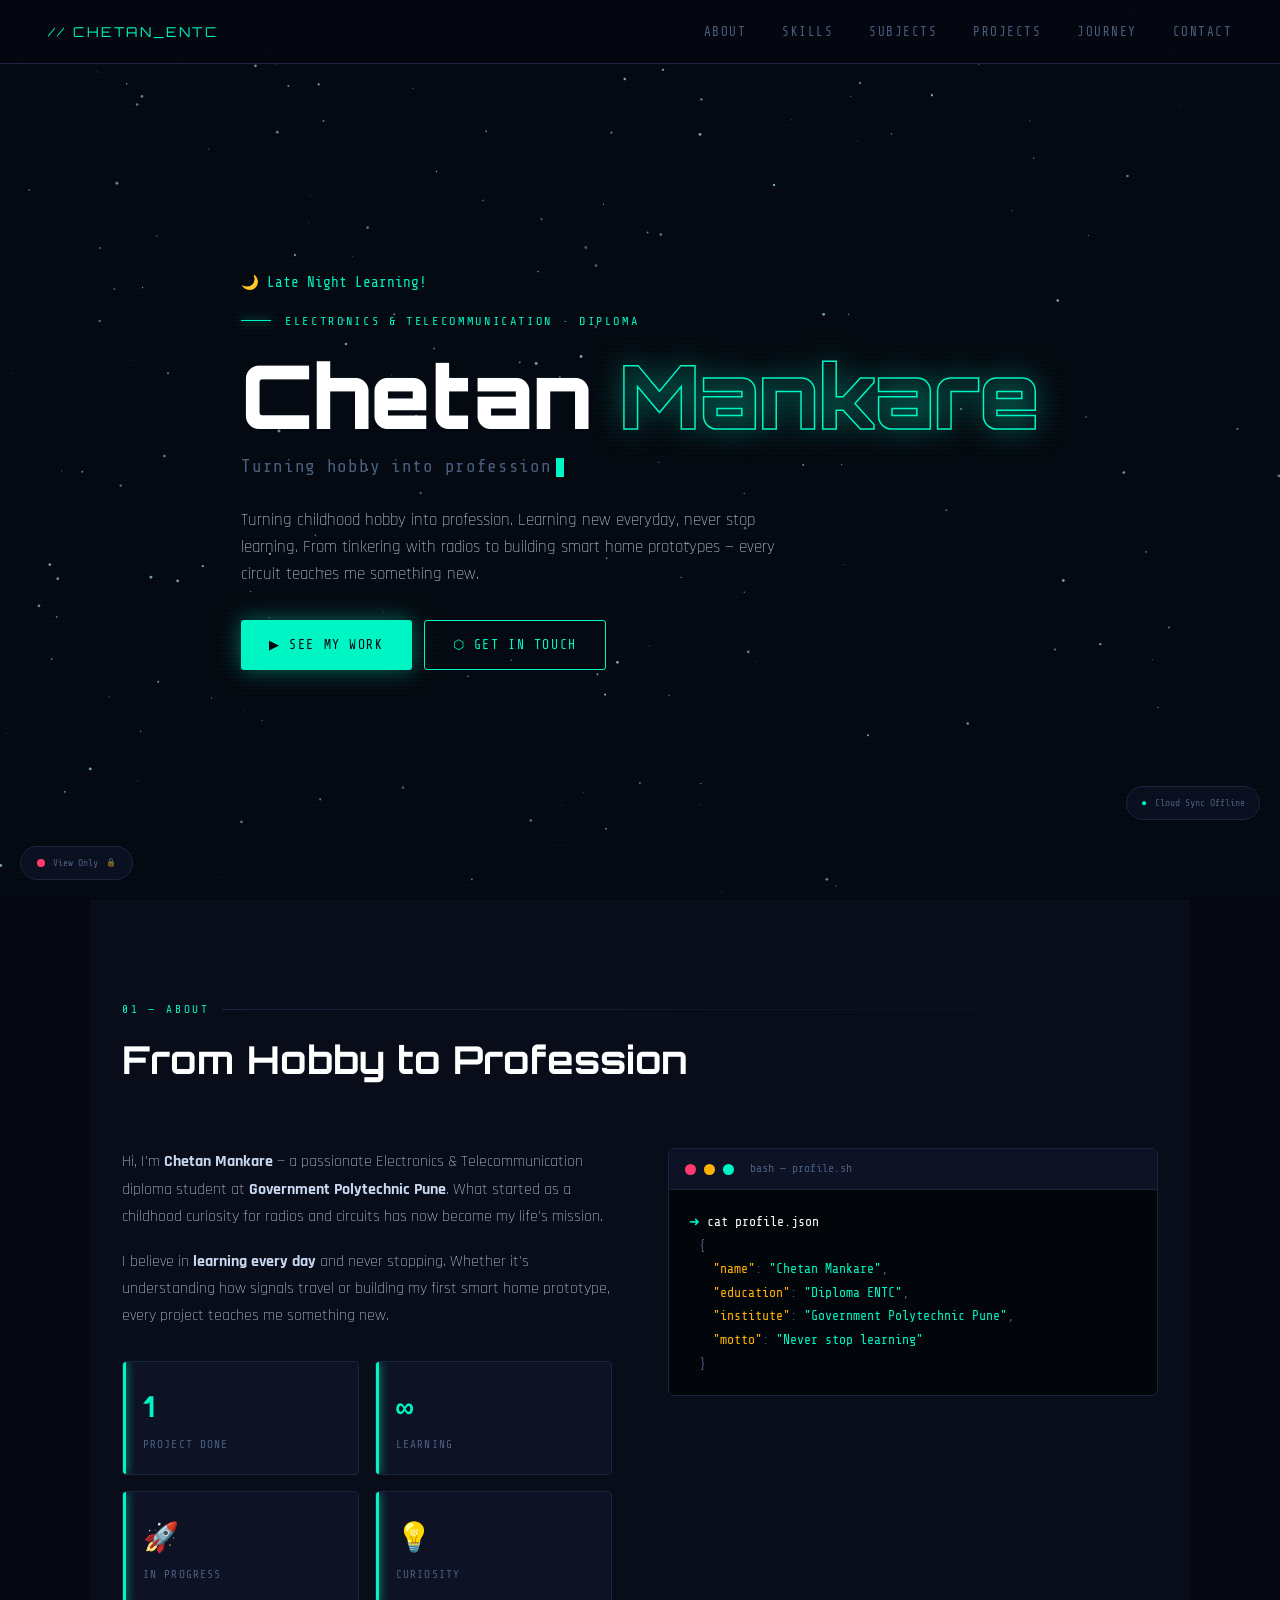
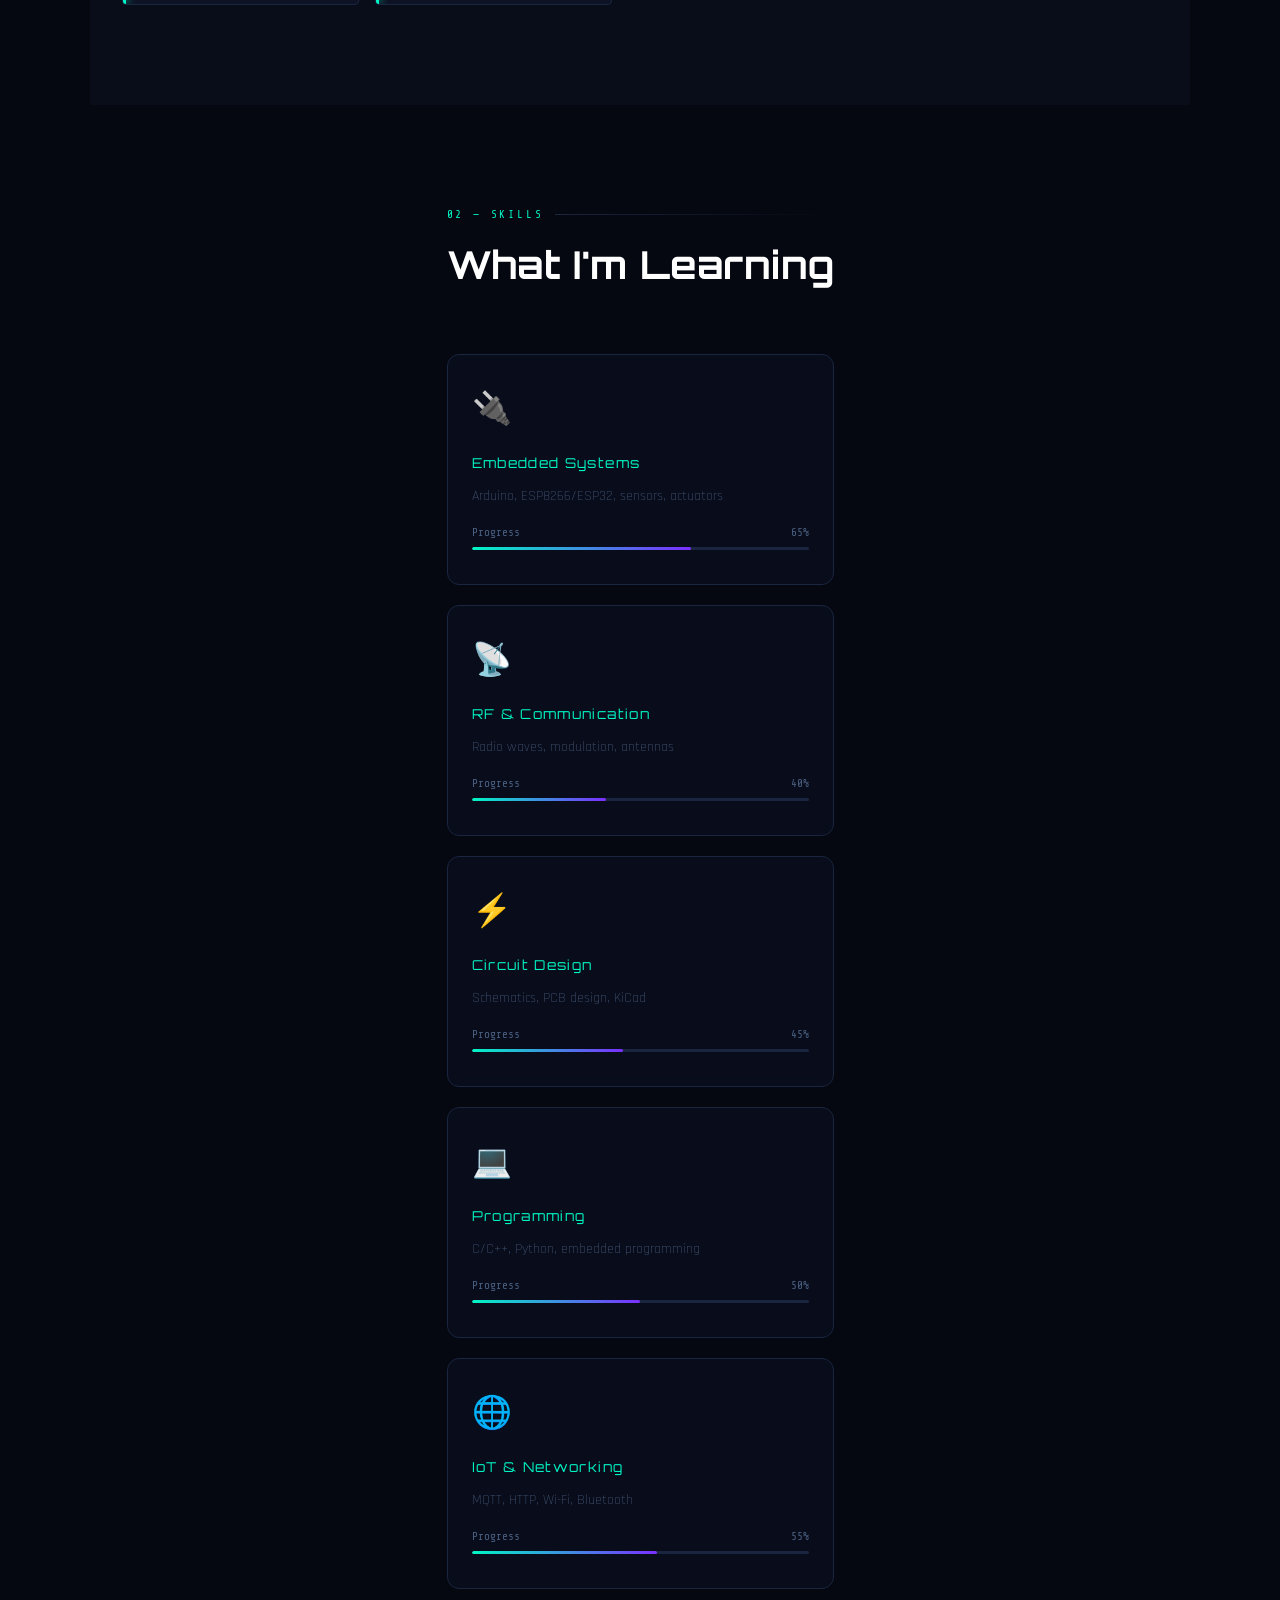
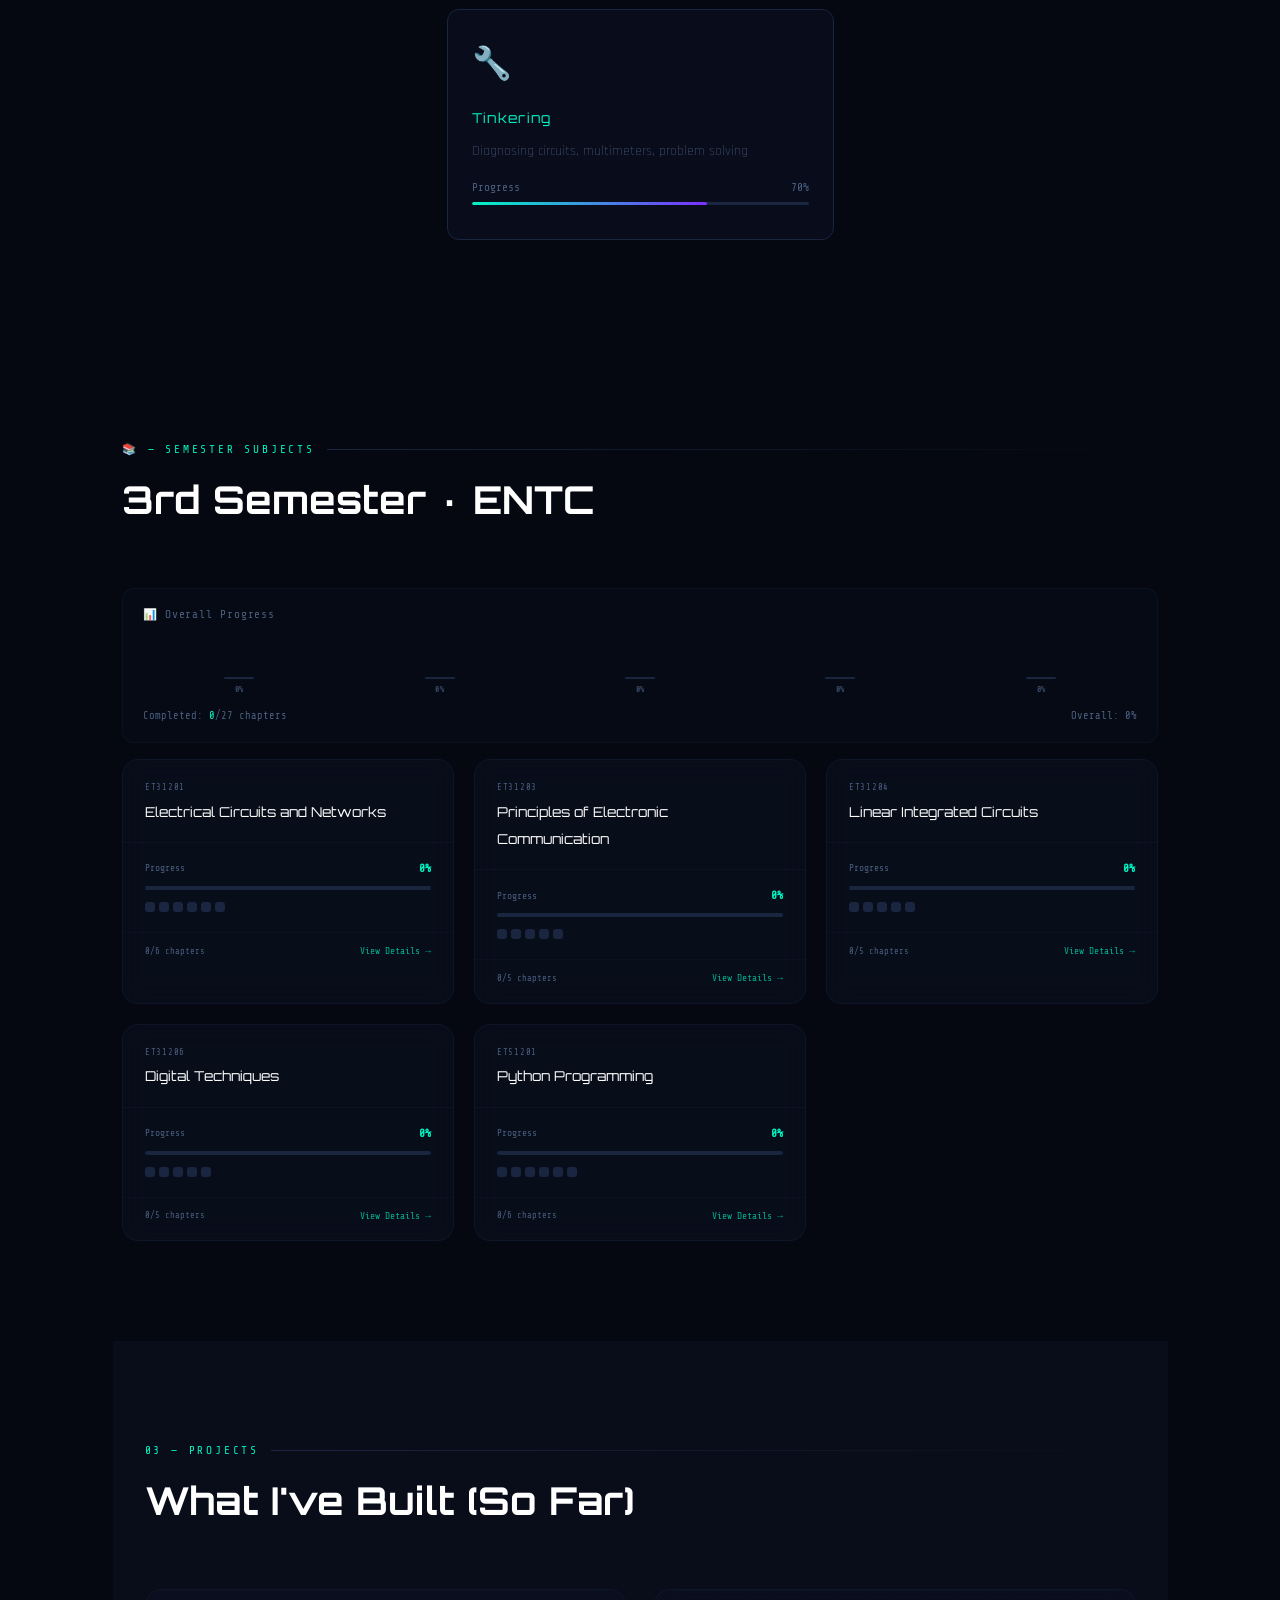
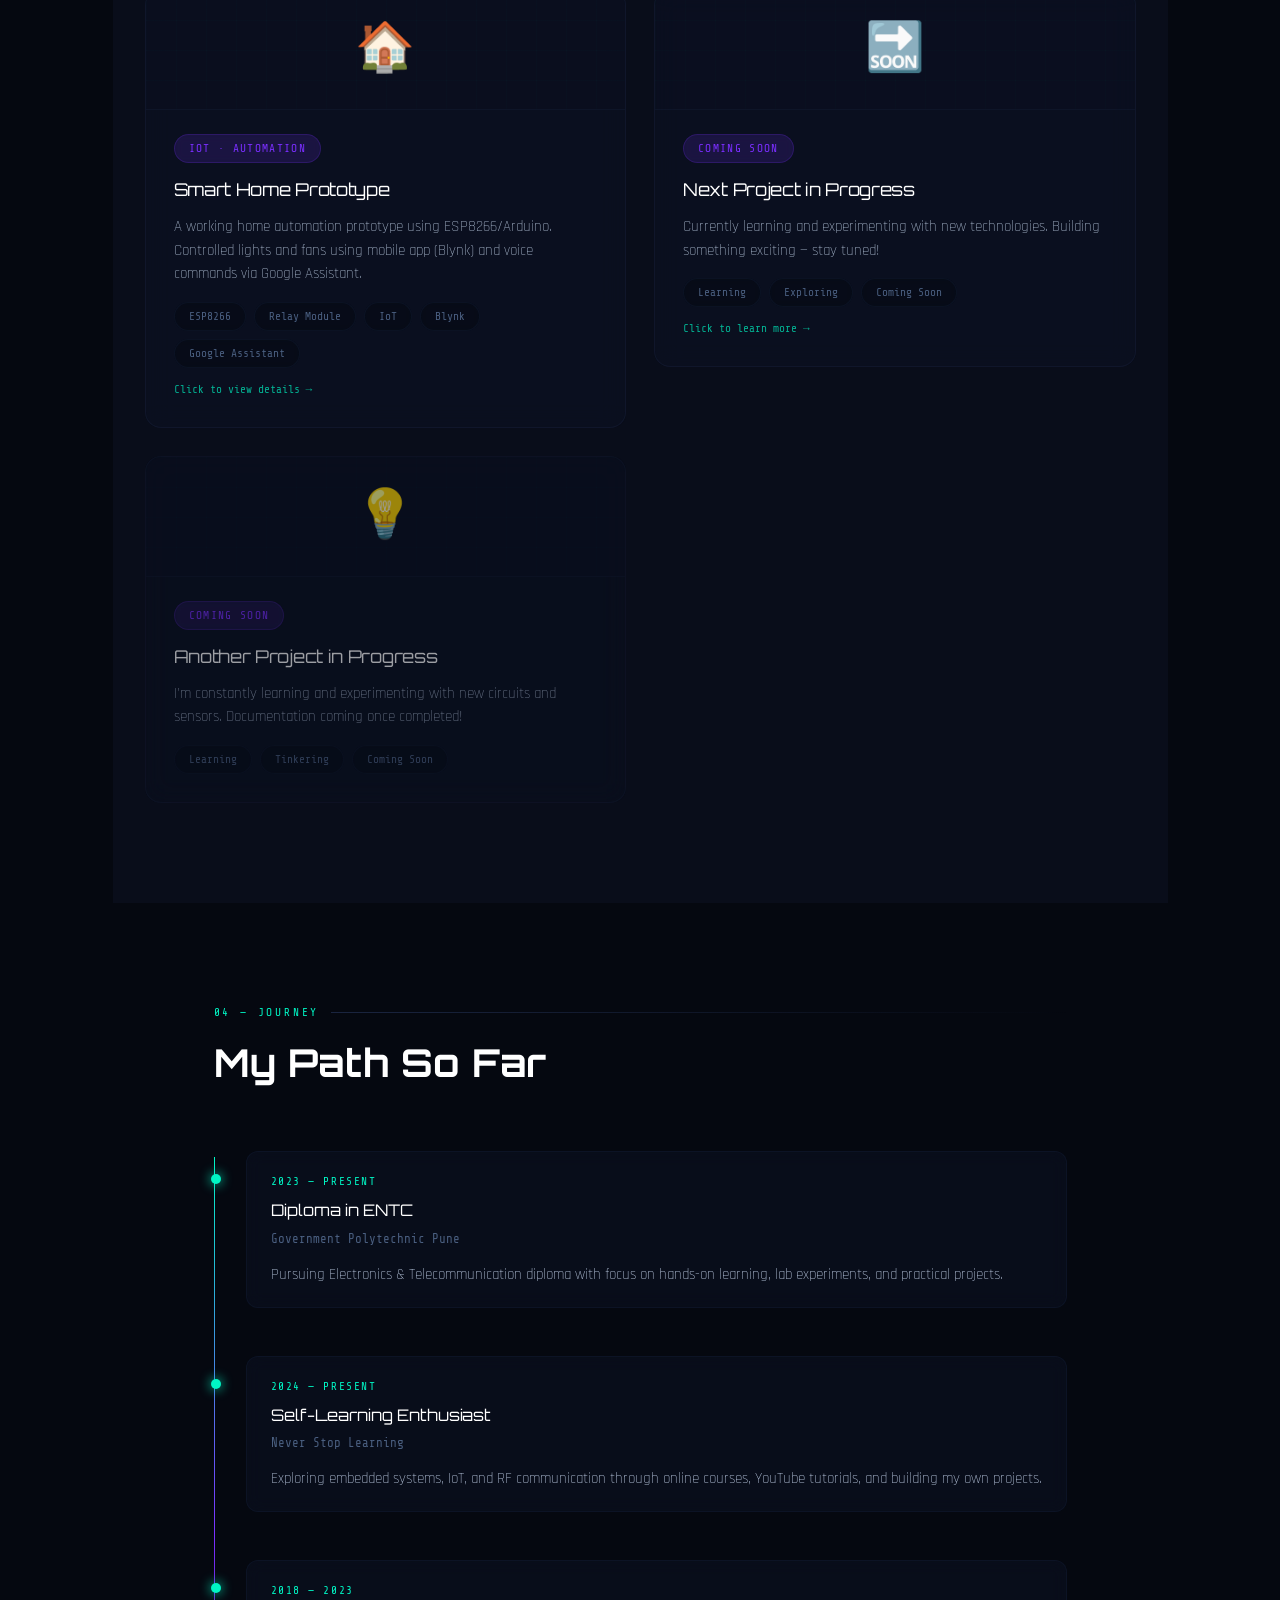
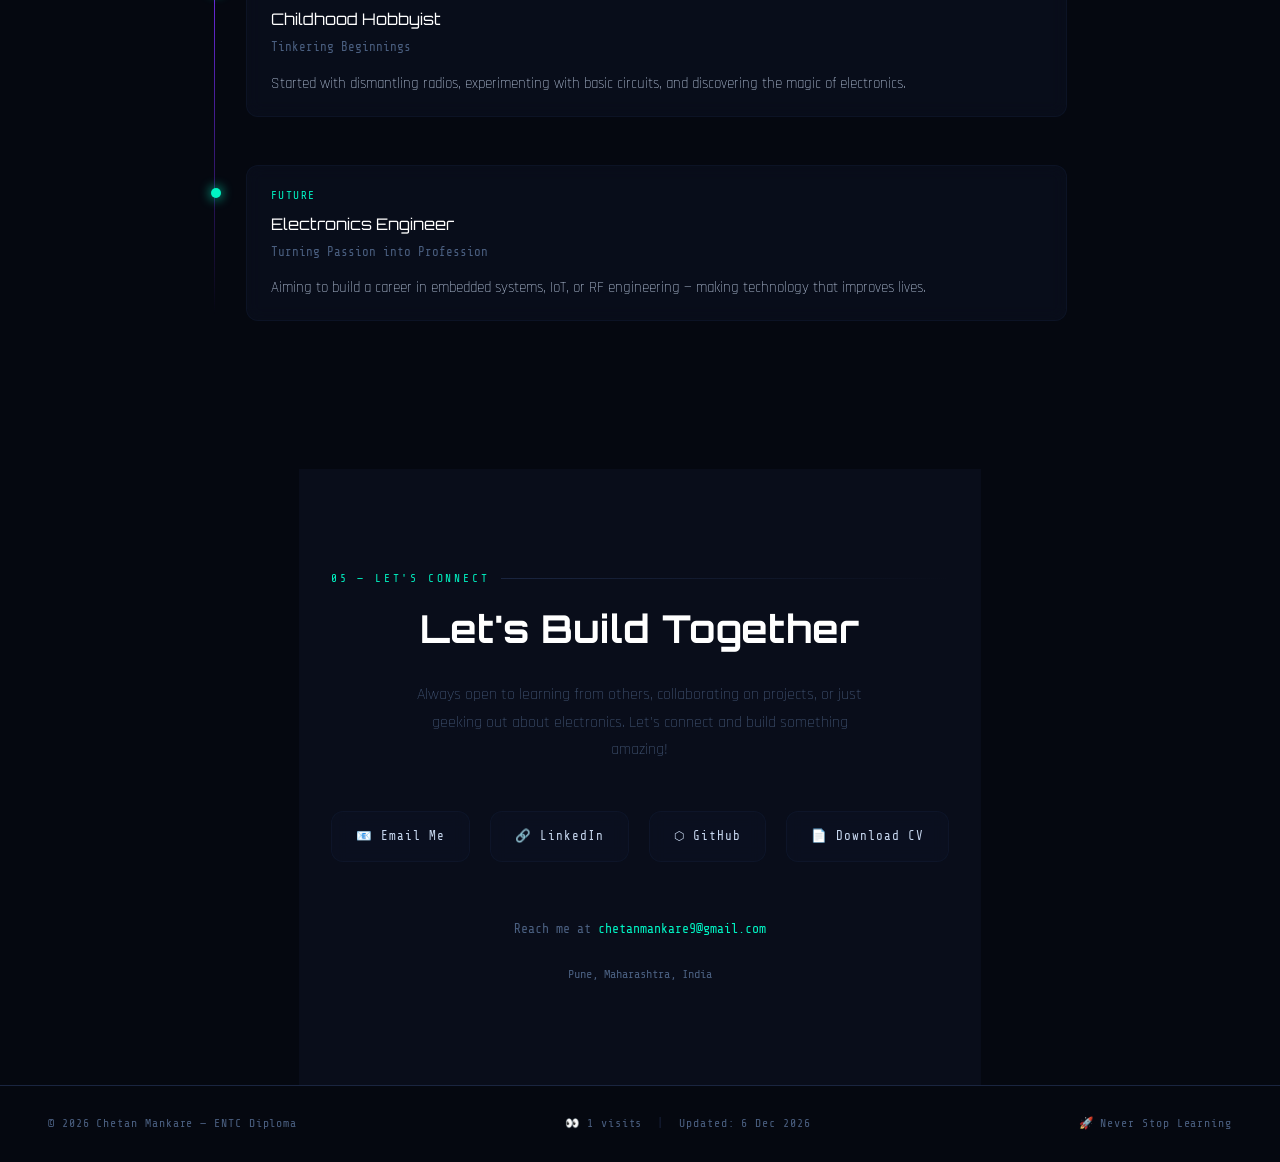
==== portfolio/index.html @ f621510b "Add files via upload" ====
<!DOCTYPE html>
<html lang="en">
<head>
  <meta charset="UTF-8">
  <meta name="viewport" content="width=device-width, initial-scale=1.0, maximum-scale=1.0, user-scalable=yes">
  <title>Chetan Mankare — ENTC Portfolio</title>
  <link rel="stylesheet" href="style.css">
  <link href="https://fonts.googleapis.com/css2?family=Share+Tech+Mono&family=Rajdhani:wght@300;400;600;700&family=Orbitron:wght@400;700;900&display=swap" rel="stylesheet">
</head>
<body>

  <canvas id="starfield"></canvas>
  <div class="progress-bar"></div>

  <div class="wrapper">

    <!-- NAVIGATION -->
    <nav>
      <a href="#hero" class="nav-logo">// CHETAN_ENTC</a>
      <button class="hamburger" id="hamburger" aria-label="Toggle navigation">
        <span></span><span></span><span></span>
      </button>
      <ul class="nav-links" id="navLinks">
        <li><a href="#about">About</a></li>
        <li><a href="#skills">Skills</a></li>
        <li><a href="#subjects">Subjects</a></li>
        <li><a href="#projects">Projects</a></li>
        <li><a href="#experience">Journey</a></li>
        <li><a href="#contact">Contact</a></li>
      </ul>
    </nav>

    <!-- HERO SECTION -->
    <section id="hero">
      <div class="greeting"></div>
      <div class="hero-eyebrow">Electronics &amp; Telecommunication · Diploma</div>
      <h1 class="hero-name">Chetan <span>Mankare</span></h1>
      <p class="hero-title">
        <span id="typed-text"></span><span class="blink"></span>
      </p>
      <p class="hero-desc">
        Turning childhood hobby into profession. Learning new everyday, never stop learning. 
        From tinkering with radios to building smart home prototypes — every circuit teaches me something new.
      </p>
      <div class="hero-btns">
        <a href="#projects" class="btn btn-primary">▶ See My Work</a>
        <a href="#contact" class="btn btn-outline">⬡ Get In Touch</a>
      </div>
    </section>

    <!-- ABOUT SECTION -->
    <section id="about">
      <div class="sec-label">01 — About</div>
      <h2 class="sec-title">From Hobby to Profession</h2>
      <div class="about-grid reveal">
        <div class="about-text">
          <p>Hi, I'm <strong>Chetan Mankare</strong> — a passionate Electronics &amp; Telecommunication diploma student at <strong>Government Polytechnic Pune</strong>. What started as a childhood curiosity for radios and circuits has now become my life's mission.</p>
          <p>I believe in <strong>learning every day</strong> and never stopping. Whether it's understanding how signals travel or building my first smart home prototype, every project teaches me something new.</p>
          <div class="stat-row">
            <div class="stat-card"><div class="num">1</div><div class="lbl">Project Done</div></div>
            <div class="stat-card"><div class="num">∞</div><div class="lbl">Learning</div></div>
            <div class="stat-card"><div class="num">🚀</div><div class="lbl">In Progress</div></div>
            <div class="stat-card"><div class="num">💡</div><div class="lbl">Curiosity</div></div>
          </div>
        </div>
        <div class="terminal">
          <div class="terminal-bar"><span class="dot r"></span><span class="dot y"></span><span class="dot g"></span><span style="font-family:var(--font-mono);font-size:.72rem;color:var(--muted);margin-left:8px;">bash — profile.sh</span></div>
          <div class="terminal-body">
            <div><span class="t-prompt">➜ </span><span class="t-cmd">cat profile.json</span></div>
            <div class="t-out">{</div>
            <div class="t-out">&nbsp;&nbsp;<span class="t-hi">"name"</span>: <span class="t-green">"Chetan Mankare"</span>,</div>
            <div class="t-out">&nbsp;&nbsp;<span class="t-hi">"education"</span>: <span class="t-green">"Diploma ENTC"</span>,</div>
            <div class="t-out">&nbsp;&nbsp;<span class="t-hi">"institute"</span>: <span class="t-green">"Government Polytechnic Pune"</span>,</div>
            <div class="t-out">&nbsp;&nbsp;<span class="t-hi">"motto"</span>: <span class="t-green">"Never stop learning"</span></div>
            <div class="t-out">}</div>
          </div>
        </div>
      </div>
    </section>

    <!-- SKILLS SECTION -->
    <section id="skills">
      <div class="sec-label">02 — Skills</div>
      <h2 class="sec-title">What I'm Learning</h2>
      <div class="skills-grid reveal">
        <div class="skill-card"><span class="skill-icon">🔌</span><div class="skill-name">Embedded Systems</div><div class="skill-desc">Arduino, ESP8266/ESP32, sensors, actuators</div><div class="skill-bar-wrap"><div class="skill-bar-label"><span>Progress</span><span>65%</span></div><div class="skill-bar"><div class="skill-bar-fill" style="--w:65%"></div></div></div></div>
        <div class="skill-card"><span class="skill-icon">📡</span><div class="skill-name">RF & Communication</div><div class="skill-desc">Radio waves, modulation, antennas</div><div class="skill-bar-wrap"><div class="skill-bar-label"><span>Progress</span><span>40%</span></div><div class="skill-bar"><div class="skill-bar-fill" style="--w:40%"></div></div></div></div>
        <div class="skill-card"><span class="skill-icon">⚡</span><div class="skill-name">Circuit Design</div><div class="skill-desc">Schematics, PCB design, KiCad</div><div class="skill-bar-wrap"><div class="skill-bar-label"><span>Progress</span><span>45%</span></div><div class="skill-bar"><div class="skill-bar-fill" style="--w:45%"></div></div></div></div>
        <div class="skill-card"><span class="skill-icon">💻</span><div class="skill-name">Programming</div><div class="skill-desc">C/C++, Python, embedded programming</div><div class="skill-bar-wrap"><div class="skill-bar-label"><span>Progress</span><span>50%</span></div><div class="skill-bar"><div class="skill-bar-fill" style="--w:50%"></div></div></div></div>
        <div class="skill-card"><span class="skill-icon">🌐</span><div class="skill-name">IoT & Networking</div><div class="skill-desc">MQTT, HTTP, Wi-Fi, Bluetooth</div><div class="skill-bar-wrap"><div class="skill-bar-label"><span>Progress</span><span>55%</span></div><div class="skill-bar"><div class="skill-bar-fill" style="--w:55%"></div></div></div></div>
        <div class="skill-card"><span class="skill-icon">🔧</span><div class="skill-name">Tinkering</div><div class="skill-desc">Diagnosing circuits, multimeters, problem solving</div><div class="skill-bar-wrap"><div class="skill-bar-label"><span>Progress</span><span>70%</span></div><div class="skill-bar"><div class="skill-bar-fill" style="--w:70%"></div></div></div></div>
      </div>
    </section>

    <!-- SUBJECTS SECTION -->
    <section id="subjects">
      <div class="sec-label">📚 — Semester Subjects</div>
      <h2 class="sec-title">3rd Semester · ENTC</h2>
      
      <!-- Progress Graph -->
      <div class="progress-graph-container reveal">
        <div class="progress-graph-title">📊 Overall Progress</div>
        <div class="progress-graph" id="progressGraph">
          <!-- Generated by JavaScript -->
        </div>
        <div class="progress-graph-stats">
          <span>Completed: <span class="total" id="totalChaptersDone">0</span>/<span id="totalChapters">0</span> chapters</span>
          <span>Overall: <span id="overallProgress">0</span>%</span>
        </div>
      </div>

      <!-- Subject Cards -->
      <div class="subjects-grid reveal" id="subjectsContainer">
        <!-- Generated by JavaScript -->
      </div>
    </section>

    <!-- PROJECTS SECTION -->
    <section id="projects">
      <div class="sec-label">03 — Projects</div>
      <h2 class="sec-title">What I've Built (So Far)</h2>
      <div class="projects-grid reveal">
        <a href="projects/smart-home.html" class="proj-card-link" style="text-decoration: none; display: block;">
          <div class="proj-card">
            <div class="proj-banner ctrl">
              <div class="grid-overlay"></div>
              <span style="position:relative; z-index:1;">🏠</span>
            </div>
            <div class="proj-body">
              <span class="proj-tag">IoT · Automation</span>
              <div class="proj-name">Smart Home Prototype</div>
              <div class="proj-desc">A working home automation prototype using ESP8266/Arduino. Controlled lights and fans using mobile app (Blynk) and voice commands via Google Assistant.</div>
              <div class="proj-tags">
                <span class="tag-chip">ESP8266</span>
                <span class="tag-chip">Relay Module</span>
                <span class="tag-chip">IoT</span>
                <span class="tag-chip">Blynk</span>
                <span class="tag-chip">Google Assistant</span>
              </div>
              <div style="margin-top: 12px; color: var(--neon); font-family: var(--font-mono); font-size: 0.7rem; opacity: 0.7;">Click to view details →</div>
            </div>
          </div>
        </a>

        <a href="projects/project2.html" class="proj-card-link" style="text-decoration: none; display: block;">
          <div class="proj-card">
            <div class="proj-banner soon">
              <div class="grid-overlay"></div>
              <span style="position:relative; z-index:1;">🔜</span>
            </div>
            <div class="proj-body">
              <span class="proj-tag">Coming Soon</span>
              <div class="proj-name">Next Project in Progress</div>
              <div class="proj-desc">Currently learning and experimenting with new technologies. Building something exciting — stay tuned!</div>
              <div class="proj-tags">
                <span class="tag-chip">Learning</span>
                <span class="tag-chip">Exploring</span>
                <span class="tag-chip">Coming Soon</span>
              </div>
              <div style="margin-top: 12px; color: var(--neon); font-family: var(--font-mono); font-size: 0.7rem; opacity: 0.7;">Click to learn more →</div>
            </div>
          </div>
        </a>

        <div class="proj-card" style="opacity: 0.6; cursor: not-allowed;">
          <div class="proj-banner soon">
            <div class="grid-overlay"></div>
            <span style="position:relative; z-index:1;">💡</span>
          </div>
          <div class="proj-body">
            <span class="proj-tag">Coming Soon</span>
            <div class="proj-name">Another Project in Progress</div>
            <div class="proj-desc">I'm constantly learning and experimenting with new circuits and sensors. Documentation coming once completed!</div>
            <div class="proj-tags">
              <span class="tag-chip">Learning</span>
              <span class="tag-chip">Tinkering</span>
              <span class="tag-chip">Coming Soon</span>
            </div>
          </div>
        </div>
      </div>
    </section>

    <!-- EXPERIENCE SECTION -->
    <section id="experience">
      <div class="sec-label">04 — Journey</div>
      <h2 class="sec-title">My Path So Far</h2>
      <div class="timeline reveal">
        <div class="tl-item">
          <div class="tl-date">2023 — PRESENT</div>
          <div class="tl-role">Diploma in ENTC</div>
          <div class="tl-org">Government Polytechnic Pune</div>
          <div class="tl-desc">Pursuing Electronics &amp; Telecommunication diploma with focus on hands-on learning, lab experiments, and practical projects.</div>
        </div>
        <div class="tl-item">
          <div class="tl-date">2024 — PRESENT</div>
          <div class="tl-role">Self-Learning Enthusiast</div>
          <div class="tl-org">Never Stop Learning</div>
          <div class="tl-desc">Exploring embedded systems, IoT, and RF communication through online courses, YouTube tutorials, and building my own projects.</div>
        </div>
        <div class="tl-item">
          <div class="tl-date">2018 — 2023</div>
          <div class="tl-role">Childhood Hobbyist</div>
          <div class="tl-org">Tinkering Beginnings</div>
          <div class="tl-desc">Started with dismantling radios, experimenting with basic circuits, and discovering the magic of electronics.</div>
        </div>
        <div class="tl-item">
          <div class="tl-date">FUTURE</div>
          <div class="tl-role">Electronics Engineer</div>
          <div class="tl-org">Turning Passion into Profession</div>
          <div class="tl-desc">Aiming to build a career in embedded systems, IoT, or RF engineering — making technology that improves lives.</div>
        </div>
      </div>
    </section>

    <!-- CONTACT SECTION -->
    <section id="contact">
      <div class="sec-label">05 — Let's Connect</div>
      <h2 class="sec-title">Let's Build Together</h2>
      <p class="contact-sub">Always open to learning from others, collaborating on projects, or just geeking out about electronics. Let's connect and build something amazing!</p>
      <div class="contact-links">
        <a href="mailto:chetanmankare9@gmail.com" class="contact-link">📧 Email Me</a>
        <a href="https://linkedin.com" target="_blank" class="contact-link">🔗 LinkedIn</a>
        <a href="https://github.com" target="_blank" class="contact-link">⬡ GitHub</a>
        <a href="#" class="contact-link">📄 Download CV</a>
      </div>
      <div class="contact-addr">
        <span style="color:var(--muted)">Reach me at </span>
        <a href="mailto:chetanmankare9@gmail.com">chetanmankare9@gmail.com</a>
        <br><br>
        <span style="font-family:var(--font-mono);font-size:.75rem;color:var(--muted);">Pune, Maharashtra, India</span>
      </div>
    </section>

    <!-- FOOTER -->
    <footer>
      <span>© <span class="current-year">2026</span> Chetan Mankare — ENTC Diploma</span>
      <span>
        <span class="visit-counter">👀 0 visits</span>
        <span style="margin: 0 8px; color: var(--border);">|</span>
        Updated: <span class="last-updated">Jan 2026</span>
      </span>
      <span>🚀 Never Stop Learning</span>
    </footer>

  </div><!-- /wrapper -->

  <!-- Back to Top Button -->
  <button id="backToTop" aria-label="Back to top">↑</button>

  <!-- JavaScript -->
  <script src="script.js"></script>

</body>
</html>
---- portfolio/style.css ----
/* ─── CSS VARIABLES ─── */
:root {
  --bg: #050810;
  --bg2: #090d1a;
  --panel: #0d1224;
  --border: #1a2540;
  --neon: #00f5c4;
  --neon2: #7b2fff;
  --neon3: #ff3a6e;
  --amber: #ffb300;
  --text: #c8d8f0;
  --muted: #4a5f80;
  --font-hd: 'Orbitron', monospace;
  --font-ui: 'Rajdhani', sans-serif;
  --font-mono: 'Share Tech Mono', monospace;
}

/* ─── RESET & BASE ─── */
* { margin: 0; padding: 0; box-sizing: border-box; }
html { scroll-behavior: smooth; -webkit-text-size-adjust: 100%; }
body {
  background: var(--bg);
  color: var(--text);
  font-family: var(--font-ui);
  font-size: 16px;
  line-height: 1.7;
  overflow-x: hidden;
  -webkit-font-smoothing: antialiased;
  -moz-osx-font-smoothing: grayscale;
}

/* ─── STARFIELD ─── */
#starfield { position: fixed; inset: 0; z-index: 0; pointer-events: none; }

/* ─── SCANLINE OVERLAY ─── */
body::after {
  content: '';
  position: fixed; inset: 0; z-index: 1; pointer-events: none;
}
@media (min-width: 768px) {
  body::after {
    background: repeating-linear-gradient(0deg, transparent, transparent 2px, rgba(0,245,196,.018) 2px, rgba(0,245,196,.018) 4px);
  }
}

/* ─── LAYOUT ─── */
.wrapper { position: relative; z-index: 2; padding: 0 16px; min-height: 100vh; display: flex; flex-direction: column; }
section { max-width: 1100px; margin: 0 auto; padding: 60px 0; }
@media (min-width: 768px) { .wrapper { padding: 0; } section { padding: 100px 32px; } }

/* ─── NAVIGATION ─── */
nav {
  position: fixed; top: 0; left: 0; right: 0; z-index: 100;
  display: flex; align-items: center; justify-content: space-between;
  padding: 12px 16px;
  background: rgba(5,8,16,.95);
  backdrop-filter: blur(14px); -webkit-backdrop-filter: blur(14px);
  border-bottom: 1px solid var(--border);
}
.nav-logo { font-family: var(--font-hd); font-size: 0.7rem; color: var(--neon); letter-spacing: .12em; text-decoration: none; }
.nav-links { display: flex; gap: 12px; list-style: none; align-items: center; }
.nav-links a { font-family: var(--font-mono); font-size: 0.6rem; color: var(--muted); text-decoration: none; letter-spacing: .08em; text-transform: uppercase; transition: color .2s; white-space: nowrap; }
.nav-links a:hover { color: var(--neon); }
@media (min-width: 768px) {
  nav { padding: 18px 48px; }
  .nav-logo { font-size: .85rem; letter-spacing: .18em; }
  .nav-links { gap: 36px; }
  .nav-links a { font-size: .78rem; letter-spacing: .12em; }
}

/* ─── HAMBURGER MENU ─── */
.hamburger {
  display: none; flex-direction: column; gap: 5px;
  cursor: pointer; background: none; border: none; padding: 8px;
  z-index: 101; min-height: 44px; min-width: 44px;
}
.hamburger span { display: block; width: 25px; height: 2px; background: var(--neon); transition: 0.3s ease; border-radius: 2px; }
.hamburger.active span:nth-child(1) { transform: rotate(45deg) translate(5px, 5px); }
.hamburger.active span:nth-child(2) { opacity: 0; transform: scaleX(0); }
.hamburger.active span:nth-child(3) { transform: rotate(-45deg) translate(5px, -5px); }
@media (max-width: 600px) {
  .hamburger { display: flex; }
  .nav-links {
    position: fixed; top: 60px; left: 0; right: 0;
    background: rgba(5,8,16,.98);
    flex-direction: column; padding: 24px 20px; gap: 20px;
    transform: translateY(-120%);
    transition: transform 0.4s cubic-bezier(0.4,0,0.2,1);
    border-bottom: 1px solid var(--border);
    backdrop-filter: blur(14px); -webkit-backdrop-filter: blur(14px);
    box-shadow: 0 20px 40px rgba(0,0,0,0.5);
  }
  .nav-links.open { transform: translateY(0); }
  .nav-links a { font-size: 1rem; padding: 12px 0; width: 100%; text-align: center; border-bottom: 1px solid rgba(255,255,255,0.05); }
  .nav-links a:last-child { border-bottom: none; }
}

/* ─── HERO ─── */
#hero {
  min-height: 100vh;
  display: flex; flex-direction: column; justify-content: center;
  padding: 80px 0 40px 0;
  position: relative;
}
@media (min-width: 768px) {
  #hero { padding: 100px 32px 60px 32px; max-width: 1100px; margin: 0 auto; }
}
.hero-eyebrow {
  font-family: var(--font-mono);
  font-size: 0.6rem; color: var(--neon);
  letter-spacing: .18em; text-transform: uppercase;
  margin-bottom: 16px;
  display: flex; align-items: center; gap: 10px;
}
@media (min-width: 768px) { .hero-eyebrow { font-size: .75rem; letter-spacing: .22em; gap: 14px; } }
.hero-eyebrow::before {
  content: '';
  display: inline-block; width: 30px; height: 1px;
  background: var(--neon);
  box-shadow: 0 0 8px var(--neon);
}
.hero-name {
  font-family: var(--font-hd);
  font-size: clamp(2rem, 10vw, 5.5rem);
  font-weight: 900; line-height: 1.1;
  letter-spacing: -.01em;
  color: #fff;
  margin-bottom: 8px;
}
.hero-name span {
  color: transparent;
  -webkit-text-stroke: 1.5px var(--neon);
  text-shadow: 0 0 30px rgba(0,245,196,.35);
}
.hero-title {
  font-family: var(--font-mono);
  font-size: clamp(0.7rem, 2.5vw, 1.1rem);
  color: var(--muted);
  margin-bottom: 20px;
  letter-spacing: .04em;
  min-height: 2em;
}
.hero-title .blink {
  display: inline-block;
  width: 8px; height: 1.1em;
  background: var(--neon);
  margin-left: 4px;
  vertical-align: middle;
  animation: blink 1.1s step-end infinite;
}
@keyframes blink { 50% { opacity: 0; } }
.hero-desc {
  max-width: 560px;
  font-size: clamp(0.9rem, 2vw, 1.05rem);
  color: var(--text);
  margin-bottom: 32px;
  font-weight: 300;
  line-height: 1.6;
}
.hero-btns { display: flex; gap: 12px; flex-wrap: wrap; }
.greeting { font-family: var(--font-mono); font-size: 0.8rem; color: var(--neon); margin-bottom: 12px; }
@media (min-width: 768px) { .greeting { font-size: 0.9rem; margin-bottom: 16px; } }

/* ─── BUTTONS ─── */
.btn {
  display: inline-flex; align-items: center; justify-content: center; gap: 8px;
  padding: 12px 20px;
  font-family: var(--font-mono);
  font-size: 0.7rem; letter-spacing: .1em;
  text-transform: uppercase;
  text-decoration: none;
  border-radius: 3px;
  cursor: pointer;
  transition: all .2s;
  min-height: 44px; min-width: 44px;
}
@media (min-width: 768px) { .btn { padding: 13px 28px; font-size: .82rem; letter-spacing: .12em; } }
.btn-primary {
  background: var(--neon);
  color: #050810 !important;
  border: none;
  box-shadow: 0 0 22px rgba(0,245,196,.4);
}
.btn-primary:hover { color: #050810 !important; box-shadow: 0 0 38px rgba(0,245,196,.7); transform: translateY(-2px); }
.btn-primary:active { transform: scale(0.96); }
.btn-outline {
  background: transparent;
  color: var(--neon);
  border: 1px solid var(--neon);
}
.btn-outline:hover { background: rgba(0,245,196,.08); transform: translateY(-2px); }
.btn-outline:active { transform: scale(0.96); }

/* ─── SECTION HEADERS ─── */
.sec-label {
  font-family: var(--font-mono);
  font-size: 0.6rem;
  letter-spacing: .2em;
  color: var(--neon);
  text-transform: uppercase;
  margin-bottom: 8px;
  display: flex;
  align-items: center;
  gap: 10px;
}
@media (min-width: 768px) { .sec-label { font-size: .7rem; letter-spacing: .25em; gap: 12px; } }
.sec-label::after {
  content: '';
  flex: 1;
  height: 1px;
  background: linear-gradient(90deg, var(--border), transparent);
}
.sec-title {
  font-family: var(--font-hd);
  font-size: clamp(1.3rem, 4vw, 2.4rem);
  font-weight: 700;
  color: #fff;
  margin-bottom: 32px;
}
@media (min-width: 768px) { .sec-title { margin-bottom: 56px; } }

/* ─── ABOUT ─── */
#about { background: var(--bg2); }
.about-grid {
  display: grid;
  grid-template-columns: 1fr;
  gap: 32px;
  align-items: start;
}
@media (min-width: 720px) { .about-grid { grid-template-columns: 1fr 1fr; gap: 56px; } }
.about-text p { color: var(--text); font-weight: 300; margin-bottom: 18px; }
.stat-row {
  display: grid;
  grid-template-columns: 1fr 1fr;
  gap: 12px;
  margin-top: 24px;
}
@media (min-width: 768px) { .stat-row { gap: 16px; margin-top: 32px; } }
.stat-card {
  background: var(--panel);
  border: 1px solid var(--border);
  border-radius: 4px;
  padding: 16px;
  position: relative;
  overflow: hidden;
}
@media (min-width: 768px) { .stat-card { padding: 20px; } }
.stat-card::before {
  content: '';
  position: absolute;
  top: 0; left: 0;
  width: 3px; height: 100%;
  background: var(--neon);
  box-shadow: 0 0 10px var(--neon);
}
.stat-card .num { font-family: var(--font-hd); font-size: 1.4rem; color: var(--neon); font-weight: 700; }
@media (min-width: 768px) { .stat-card .num { font-size: 1.8rem; } }
.stat-card .lbl { font-family: var(--font-mono); font-size: 0.6rem; color: var(--muted); letter-spacing: .08em; text-transform: uppercase; margin-top: 4px; }
@media (min-width: 768px) { .stat-card .lbl { font-size: .7rem; letter-spacing: .1em; } }

/* ─── TERMINAL ─── */
.terminal {
  background: rgba(2,5,8,0.8);
  backdrop-filter: blur(8px); -webkit-backdrop-filter: blur(8px);
  border: 1px solid var(--border);
  border-radius: 6px;
  overflow: hidden;
  font-family: var(--font-mono);
  font-size: 0.7rem;
  width: 100%;
}
@media (min-width: 768px) { .terminal { font-size: .82rem; } }
.terminal-bar {
  background: var(--panel);
  padding: 8px 12px;
  display: flex; align-items: center; gap: 6px;
  border-bottom: 1px solid var(--border);
}
@media (min-width: 768px) { .terminal-bar { padding: 10px 16px; gap: 8px; } }
.dot { width: 9px; height: 9px; border-radius: 50%; }
@media (min-width: 768px) { .dot { width: 11px; height: 11px; } }
.dot.r { background: var(--neon3); }
.dot.y { background: var(--amber); }
.dot.g { background: var(--neon); }
.terminal-body { padding: 16px; line-height: 1.8; overflow-x: auto; word-break: break-word; }
@media (min-width: 768px) { .terminal-body { padding: 20px; } }
.t-prompt { color: var(--neon); }
.t-cmd { color: #fff; }
.t-out { color: var(--muted); padding-left: 10px; }
.t-hi { color: var(--amber); }
.t-green { color: var(--neon); }

/* ─── SKILLS ─── */
.skills-grid {
  display: grid;
  grid-template-columns: 1fr;
  gap: 16px;
}
@media (min-width: 500px) { .skills-grid { grid-template-columns: repeat(2, 1fr); } }
@media (min-width: 768px) { .skills-grid { grid-template-columns: repeat(auto-fit, minmax(240px, 1fr)); gap: 20px; } }
.skill-card {
  background: rgba(13,18,36,0.6);
  backdrop-filter: blur(8px); -webkit-backdrop-filter: blur(8px);
  border: 1px solid var(--border);
  border-radius: 12px;
  padding: 20px 18px;
  position: relative;
  overflow: hidden;
  transition: border-color .25s, transform .25s, background .25s;
}
@media (min-width: 768px) { .skill-card { padding: 28px 24px; } }
.skill-card:hover {
  border-color: var(--neon);
  transform: translateY(-4px);
  box-shadow: 0 0 24px rgba(0,245,196,.12);
  background: rgba(13,18,36,0.8);
}
.skill-card::after {
  content: '';
  position: absolute; bottom: 0; left: 0; right: 0;
  height: 2px;
  background: linear-gradient(90deg, var(--neon), var(--neon2));
  transform: scaleX(0);
  transform-origin: left;
  transition: transform .3s;
}
.skill-card:hover::after { transform: scaleX(1); }
.skill-icon { font-size: 1.6rem; margin-bottom: 10px; display: block; }
@media (min-width: 768px) { .skill-icon { font-size: 2rem; margin-bottom: 14px; } }
.skill-name { font-family: var(--font-hd); font-size: 0.75rem; color: var(--neon); letter-spacing: .08em; margin-bottom: 8px; }
@media (min-width: 768px) { .skill-name { font-size: .85rem; letter-spacing: .1em; margin-bottom: 10px; } }
.skill-desc { font-size: 0.8rem; color: var(--muted); font-weight: 300; }
@media (min-width: 768px) { .skill-desc { font-size: .9rem; } }
.skill-bar-wrap { margin-top: 12px; }
@media (min-width: 768px) { .skill-bar-wrap { margin-top: 14px; } }
.skill-bar-label {
  display: flex; justify-content: space-between;
  font-family: var(--font-mono);
  font-size: 0.6rem;
  color: var(--muted);
  margin-bottom: 4px;
}
@media (min-width: 768px) { .skill-bar-label { font-size: .7rem; margin-bottom: 5px; } }
.skill-bar { height: 3px; background: var(--border); border-radius: 2px; overflow: hidden; margin-bottom: 6px; }
.skill-bar-fill {
  height: 100%;
  background: linear-gradient(90deg, var(--neon), var(--neon2));
  border-radius: 2px;
  transition: width 1.2s cubic-bezier(.4,0,.2,1);
  width: 0;
}
.skill-bar-fill.animate { width: var(--w); }

/* ─── PROJECTS ─── */
#projects { background: var(--bg2); }
.projects-grid {
  display: grid;
  grid-template-columns: 1fr;
  gap: 24px;
}
@media (min-width: 500px) { .projects-grid { grid-template-columns: repeat(2, 1fr); } }
@media (min-width: 768px) { .projects-grid { grid-template-columns: repeat(auto-fit, minmax(320px, 1fr)); gap: 28px; } }
.proj-card {
  background: rgba(13,18,36,0.5);
  backdrop-filter: blur(12px); -webkit-backdrop-filter: blur(12px);
  border: 1px solid rgba(26,37,64,0.4);
  border-radius: 16px;
  overflow: hidden;
  transition: transform .3s ease, box-shadow .3s ease, border-color .3s ease, background .3s ease;
}
.proj-card:hover {
  transform: translateY(-6px);
  box-shadow: 0 12px 40px rgba(0,245,196,.08);
  border-color: rgba(0,245,196,0.2);
  background: rgba(13,18,36,0.7);
}
.proj-banner {
  height: 100px;
  display: flex; align-items: center; justify-content: center;
  font-size: 2.5rem;
  position: relative;
  overflow: hidden;
  background: rgba(5,8,16,0.4);
  border-bottom: 1px solid rgba(26,37,64,0.3);
  padding: 16px;
}
@media (min-width: 768px) { .proj-banner { height: 120px; font-size: 3rem; } }
.proj-banner::before { display: none; }
.grid-overlay {
  position: absolute; inset: 0;
  background-image:
    linear-gradient(rgba(0,245,196,.03) 1px, transparent 1px),
    linear-gradient(90deg, rgba(0,245,196,.03) 1px, transparent 1px);
  background-size: 30px 30px;
  opacity: 0.5;
  pointer-events: none;
}
.proj-banner.sat { background: rgba(10,15,30,0.5); }
.proj-banner.chip { background: rgba(10,15,30,0.5); }
.proj-banner.ctrl { background: rgba(10,15,30,0.5); }
.proj-banner.code { background: rgba(10,15,30,0.5); }
.proj-banner.soon { background: rgba(10,15,30,0.3); }
.proj-body { padding: 20px 22px 24px; }
@media (min-width: 768px) { .proj-body { padding: 24px 28px 28px; } }
.proj-tag {
  display: inline-block;
  font-family: var(--font-mono);
  font-size: 0.6rem; letter-spacing: .12em;
  text-transform: uppercase;
  color: var(--neon2);
  background: rgba(123,47,255,0.15);
  border: 1px solid rgba(123,47,255,0.2);
  padding: 4px 12px;
  border-radius: 20px;
  margin-bottom: 12px;
  backdrop-filter: blur(4px); -webkit-backdrop-filter: blur(4px);
}
@media (min-width: 768px) { .proj-tag { font-size: .7rem; padding: 4px 14px; } }
.proj-name { font-family: var(--font-hd); font-size: 1rem; color: #fff; margin-bottom: 10px; letter-spacing: -0.3px; }
@media (min-width: 768px) { .proj-name { font-size: 1.1rem; } }
.proj-desc { font-size: 0.85rem; color: rgba(200,216,240,0.9); font-weight: 300; margin-bottom: 16px; line-height: 1.6; }
@media (min-width: 768px) { .proj-desc { font-size: .92rem; } }
.proj-tags { display: flex; gap: 8px; flex-wrap: wrap; }
.tag-chip {
  font-family: var(--font-mono);
  font-size: 0.6rem;
  color: var(--muted);
  background: rgba(5,8,16,0.5);
  border: 1px solid rgba(26,37,64,0.3);
  padding: 4px 12px;
  border-radius: 20px;
  transition: all 0.3s ease;
  backdrop-filter: blur(4px); -webkit-backdrop-filter: blur(4px);
}
.tag-chip:hover { border-color: var(--neon); color: var(--neon); background: rgba(0,245,196,0.1); }
@media (min-width: 768px) { .tag-chip { font-size: .7rem; padding: 4px 14px; } }

/* ─── TIMELINE ─── */
.timeline { position: relative; padding-left: 24px; }
@media (min-width: 768px) { .timeline { padding-left: 32px; } }
.timeline::before {
  content: '';
  position: absolute; left: 0; top: 6px; bottom: 6px;
  width: 1px;
  background: linear-gradient(180deg, var(--neon), var(--neon2), transparent);
}
.tl-item {
  position: relative;
  margin-bottom: 32px;
  background: rgba(13,18,36,0.5);
  backdrop-filter: blur(8px); -webkit-backdrop-filter: blur(8px);
  padding: 16px 18px;
  border-radius: 12px;
  border: 1px solid rgba(26,37,64,0.3);
}
@media (min-width: 768px) { .tl-item { margin-bottom: 48px; padding: 20px 24px; } }
.tl-item::before {
  content: '';
  position: absolute; left: -30px; top: 18px;
  width: 8px; height: 8px;
  border-radius: 50%;
  background: var(--neon);
  box-shadow: 0 0 12px var(--neon);
}
@media (min-width: 768px) { .tl-item::before { left: -36px; top: 22px; width: 10px; height: 10px; } }
.tl-date { font-family: var(--font-mono); font-size: 0.6rem; color: var(--neon); letter-spacing: .12em; margin-bottom: 4px; }
@media (min-width: 768px) { .tl-date { font-size: .7rem; letter-spacing: .14em; margin-bottom: 6px; } }
.tl-role { font-family: var(--font-hd); font-size: 0.9rem; color: #fff; margin-bottom: 2px; }
@media (min-width: 768px) { .tl-role { font-size: 1rem; margin-bottom: 4px; } }
.tl-org { font-family: var(--font-mono); font-size: 0.65rem; color: var(--muted); margin-bottom: 8px; }
@media (min-width: 768px) { .tl-org { font-size: .78rem; margin-bottom: 12px; } }
.tl-desc { font-size: 0.82rem; color: var(--text); font-weight: 300; }
@media (min-width: 768px) { .tl-desc { font-size: .92rem; } }

/* ─── CONTACT ─── */
#contact { background: var(--bg2); text-align: center; }
#contact .sec-title { margin-bottom: 16px; }
@media (min-width: 768px) { #contact .sec-title { margin-bottom: 20px; } }
.contact-sub { max-width: 480px; margin: 0 auto 32px; color: var(--muted); font-weight: 300; padding: 0 16px; }
@media (min-width: 768px) { .contact-sub { margin: 0 auto 48px; } }
.contact-links {
  display: flex; flex-direction: column; justify-content: center;
  gap: 12px; flex-wrap: wrap; margin-bottom: 32px; align-items: center;
}
@media (min-width: 500px) { .contact-links { flex-direction: row; gap: 16px; } }
@media (min-width: 768px) { .contact-links { gap: 20px; margin-bottom: 56px; } }
.contact-link {
  display: flex; align-items: center; justify-content: center; gap: 8px;
  background: rgba(13,18,36,0.5);
  backdrop-filter: blur(8px); -webkit-backdrop-filter: blur(8px);
  border: 1px solid rgba(26,37,64,0.3);
  padding: 12px 20px;
  border-radius: 12px;
  text-decoration: none;
  font-family: var(--font-mono);
  font-size: 0.7rem;
  color: var(--text);
  letter-spacing: .06em;
  transition: all 0.3s ease;
  min-width: 140px;
}
@media (min-width: 768px) { .contact-link { padding: 14px 24px; font-size: .78rem; letter-spacing: .08em; min-width: auto; } }
.contact-link:hover { border-color: var(--neon); color: var(--neon); background: rgba(0,245,196,0.05); transform: translateY(-2px); }
.contact-addr { font-family: var(--font-mono); font-size: 0.7rem; color: var(--muted); padding: 0 16px; }
@media (min-width: 768px) { .contact-addr { font-size: .82rem; } }
.contact-addr a { color: var(--neon); text-decoration: none; word-break: break-all; }

/* ─── FOOTER ─── */
footer {
  border-top: 1px solid var(--border);
  padding: 20px 16px;
  display: flex; flex-direction: column; align-items: center; gap: 8px;
  position: relative; z-index: 2;
  text-align: center;
  margin-top: auto;
}
@media (min-width: 768px) {
  footer { padding: 28px 48px; flex-direction: row; justify-content: space-between; gap: 0; text-align: left; }
}
footer span { font-family: var(--font-mono); font-size: 0.6rem; color: var(--muted); letter-spacing: .06em; }
@media (min-width: 768px) { footer span { font-size: .72rem; letter-spacing: .08em; } }
.footer-neon { color: var(--neon); }

/* ─── PROGRESS BAR ─── */
.progress-bar {
  position: fixed; top: 0; left: 0;
  height: 2px;
  background: linear-gradient(90deg, var(--neon), var(--neon2));
  z-index: 1000;
  transition: width 0.1s;
  width: 0%;
  box-shadow: 0 0 20px var(--neon);
}
@media (min-width: 768px) { .progress-bar { height: 3px; } }

/* ─── BACK TO TOP ─── */
#backToTop {
  position: fixed; bottom: 20px; right: 20px;
  z-index: 100;
  display: none;
  padding: 10px 14px;
  background: var(--neon);
  color: var(--bg);
  border: none;
  border-radius: 50%;
  font-family: var(--font-mono);
  font-size: 1.2rem;
  cursor: pointer;
  box-shadow: 0 0 20px rgba(0,245,196,.4);
  transition: all .3s ease;
  min-height: 48px; min-width: 48px;
  align-items: center; justify-content: center;
}
@media (min-width: 768px) { #backToTop { bottom: 30px; right: 30px; padding: 12px 16px; } }
#backToTop:hover { box-shadow: 0 0 30px rgba(0,245,196,.6); transform: translateY(-3px) scale(1.05); }
#backToTop:active { transform: scale(0.95); }

/* ─── SCROLL REVEAL ─── */
.reveal { opacity: 0; transform: translateY(30px); transition: opacity .7s ease, transform .7s ease; }
.reveal.visible { opacity: 1; transform: translateY(0); }

/* ─── CURSOR TRAIL ─── */
@media (min-width: 768px) {
  .cursor-trail {
    position: fixed;
    width: 4px; height: 4px;
    background: var(--neon);
    border-radius: 50%;
    pointer-events: none;
    box-shadow: 0 0 10px var(--neon);
    animation: fadeTrail 0.8s ease-out forwards;
    z-index: 999;
  }
  @keyframes fadeTrail { 0% { opacity: 1; transform: scale(1); } 100% { opacity: 0; transform: scale(0); } }
}
.visit-counter { color: var(--muted); }

/* ═══════════════════════════════════════════
   SUBJECTS SECTION (Cloud Synced)
   ═══════════════════════════════════════════ */
.subjects-grid {
  display: grid;
  grid-template-columns: 1fr;
  gap: 16px;
}
@media (min-width: 500px) { .subjects-grid { grid-template-columns: repeat(2, 1fr); } }
@media (min-width: 768px) { .subjects-grid { grid-template-columns: repeat(3, 1fr); gap: 20px; } }

.subject-card-link {
  text-decoration: none;
  display: block;
  transition: transform 0.3s ease;
}
.subject-card-link:hover { transform: translateY(-6px); }

.subject-card {
  background: rgba(13,18,36,0.5);
  backdrop-filter: blur(12px); -webkit-backdrop-filter: blur(12px);
  border: 1px solid rgba(26,37,64,0.4);
  border-radius: 16px;
  overflow: hidden;
  transition: all 0.3s ease;
  height: 100%;
  cursor: pointer;
}
.subject-card:hover {
  border-color: rgba(0,245,196,0.4);
  box-shadow: 0 8px 30px rgba(0,245,196,0.1);
}

.subject-card-header {
  padding: 20px 22px 16px;
  border-bottom: 1px solid rgba(26,37,64,0.3);
}
.subject-card-header .code {
  font-family: var(--font-mono);
  font-size: 0.55rem;
  color: var(--muted);
  letter-spacing: .08em;
  display: block;
  margin-bottom: 4px;
}
.subject-card-header .name {
  font-family: var(--font-hd);
  font-size: 0.85rem;
  color: #fff;
  line-height: 1.3;
}
.subject-card-body { padding: 16px 22px 20px; }
.subject-card-body .progress-row {
  display: flex; justify-content: space-between; align-items: center;
  margin-bottom: 8px;
}
.subject-card-body .progress-row .label {
  font-family: var(--font-mono);
  font-size: 0.6rem;
  color: var(--muted);
}
.subject-card-body .progress-row .pct {
  font-family: var(--font-mono);
  font-size: 0.7rem;
  color: var(--neon);
  font-weight: 600;
}
.subject-card-body .mini-bar {
  width: 100%;
  height: 4px;
  background: var(--border);
  border-radius: 4px;
  overflow: hidden;
  margin-bottom: 12px;
}
.subject-card-body .mini-bar .fill {
  height: 100%;
  background: linear-gradient(90deg, var(--neon), var(--neon2));
  border-radius: 4px;
  transition: width 0.8s cubic-bezier(0.4,0,0.2,1);
  width: 0%;
}
.subject-card-body .chapters-preview {
  display: flex;
  flex-wrap: wrap;
  gap: 4px;
}
.subject-card-body .chapters-preview .dot {
  width: 10px; height: 10px;
  border-radius: 3px;
  background: var(--border);
  transition: all 0.3s;
}
.subject-card-body .chapters-preview .dot.done {
  background: var(--neon);
  box-shadow: 0 0 8px rgba(0,245,196,0.3);
}
.subject-card-footer {
  padding: 10px 22px 16px;
  border-top: 1px solid rgba(26,37,64,0.2);
  display: flex; justify-content: space-between; align-items: center;
}
.subject-card-footer .view-link {
  font-family: var(--font-mono);
  font-size: 0.6rem;
  color: var(--neon);
  opacity: 0.7;
  transition: opacity 0.3s;
}
.subject-card-footer .view-link:hover { opacity: 1; }
.subject-card-footer .chapters-count {
  font-family: var(--font-mono);
  font-size: 0.55rem;
  color: var(--muted);
}

/* ─── PROGRESS GRAPH ─── */
.progress-graph-container {
  margin: 32px 0 16px;
  background: rgba(13,18,36,0.3);
  border-radius: 12px;
  padding: 16px 20px;
  border: 1px solid rgba(26,37,64,0.3);
}
.progress-graph-title {
  font-family: var(--font-mono);
  font-size: 0.7rem;
  color: var(--muted);
  margin-bottom: 12px;
  letter-spacing: .08em;
}
.progress-graph {
  display: flex; gap: 8px; align-items: flex-end;
  height: 60px;
}
.progress-bar-item {
  flex: 1;
  display: flex; flex-direction: column; align-items: center; gap: 4px;
}
.progress-bar-item .bar {
  width: 100%; max-width: 30px;
  height: 0; min-height: 2px;
  background: var(--border);
  border-radius: 3px;
  transition: height 0.8s cubic-bezier(0.4,0,0.2,1);
  position: relative;
  overflow: hidden;
}
.progress-bar-item .bar .fill {
  position: absolute; bottom: 0; left: 0; right: 0;
  height: 0;
  background: linear-gradient(180deg, var(--neon), var(--neon2));
  border-radius: 3px;
  transition: height 0.8s cubic-bezier(0.4,0,0.2,1);
}
.progress-bar-item .label {
  font-family: var(--font-mono);
  font-size: 0.5rem;
  color: var(--muted);
  text-align: center;
  letter-spacing: .04em;
}
.progress-graph-stats {
  display: flex; justify-content: space-between;
  margin-top: 12px;
  font-family: var(--font-mono);
  font-size: 0.65rem;
  color: var(--muted);
  flex-wrap: wrap;
  gap: 8px;
}
.progress-graph-stats .total { color: var(--neon); }

/* ═══════════════════════════════════════════
   ADMIN MODE
   ═══════════════════════════════════════════ */
.admin-badge {
  position: fixed;
  bottom: 20px;
  left: 20px;
  z-index: 999;
  background: rgba(13,18,36,0.9);
  backdrop-filter: blur(8px);
  padding: 8px 16px;
  border-radius: 20px;
  border: 1px solid var(--border);
  font-family: var(--font-mono);
  font-size: 0.6rem;
  color: var(--muted);
  display: flex;
  align-items: center;
  gap: 8px;
  cursor: pointer;
  transition: all 0.3s;
}
.admin-badge:hover { border-color: var(--neon); }
.admin-badge .dot {
  width: 8px; height: 8px;
  border-radius: 50%;
  background: var(--neon3);
}
.admin-badge .dot.active {
  background: var(--neon);
  box-shadow: 0 0 12px var(--neon);
}

.admin-prompt {
  position: fixed;
  top: 0; left: 0; right: 0; bottom: 0;
  z-index: 9999;
  background: rgba(5,8,16,0.95);
  backdrop-filter: blur(16px);
  display: none;
  align-items: center;
  justify-content: center;
  flex-direction: column;
  gap: 24px;
}
.admin-prompt.show { display: flex; }
.admin-prompt h2 {
  font-family: var(--font-hd);
  color: #fff;
  font-size: 1.5rem;
}
.admin-prompt p { color: var(--muted); font-size: 0.9rem; }
.admin-prompt input {
  background: var(--panel);
  border: 1px solid var(--border);
  color: var(--text);
  padding: 12px 20px;
  border-radius: 8px;
  font-family: var(--font-mono);
  font-size: 0.9rem;
  width: 280px;
  text-align: center;
}
.admin-prompt input:focus { border-color: var(--neon); outline: none; }
.admin-prompt .btn-group { display: flex; gap: 12px; }
.admin-prompt .btn-admin {
  padding: 10px 28px;
  border-radius: 8px;
  border: none;
  font-family: var(--font-mono);
  font-size: 0.8rem;
  cursor: pointer;
  transition: all 0.3s;
}
.admin-prompt .btn-admin.primary {
  background: var(--neon);
  color: var(--bg);
}
.admin-prompt .btn-admin.primary:hover {
  box-shadow: 0 0 30px rgba(0,245,196,0.4);
}
.admin-prompt .btn-admin.secondary {
  background: transparent;
  color: var(--muted);
  border: 1px solid var(--border);
}
.admin-prompt .btn-admin.secondary:hover {
  border-color: var(--text);
  color: var(--text);
}
.admin-prompt .error {
  color: var(--neon3);
  font-family: var(--font-mono);
  font-size: 0.7rem;
  min-height: 20px;
}

@media (max-width: 600px) {
  .admin-prompt input { width: 90%; }
  .admin-badge { bottom: 80px; left: 10px; font-size: 0.5rem; padding: 6px 12px; }
}

/* ═══════════════════════════════════════════
   CHAPTER ACCORDION STYLES
   ═══════════════════════════════════════════ */

.chapter-accordion {
  border: 1px solid var(--border);
  border-radius: 12px;
  margin-bottom: 12px;
  overflow: hidden;
  background: rgba(13, 18, 36, 0.3);
  transition: all 0.3s ease;
}

.chapter-accordion:hover {
  border-color: rgba(0, 245, 196, 0.2);
}

.chapter-header {
  display: flex;
  align-items: center;
  gap: 14px;
  padding: 16px 20px;
  cursor: pointer;
  transition: background 0.3s;
  user-select: none;
}

.chapter-header:hover {
  background: rgba(0, 245, 196, 0.03);
}

.chapter-header .checkbox {
  width: 22px;
  height: 22px;
  border: 2px solid var(--border);
  border-radius: 6px;
  display: flex;
  align-items: center;
  justify-content: center;
  transition: all 0.3s;
  flex-shrink: 0;
}

.chapter-header .checkbox.done {
  background: var(--neon);
  border-color: var(--neon);
}

.chapter-header .checkbox.done::after {
  content: '✓';
  color: var(--bg);
  font-size: 14px;
  font-weight: 700;
}

.chapter-header .num {
  font-family: var(--font-mono);
  font-size: 0.65rem;
  color: var(--muted);
  min-width: 24px;
}

.chapter-header .title {
  font-family: var(--font-ui);
  font-size: 0.95rem;
  color: var(--text);
  flex: 1;
  font-weight: 500;
}

.chapter-header .title.done {
  color: var(--muted);
  text-decoration: line-through;
}

.chapter-header .status-badge {
  font-family: var(--font-mono);
  font-size: 0.55rem;
  color: var(--muted);
  background: rgba(255, 255, 255, 0.03);
  padding: 2px 10px;
  border-radius: 12px;
  border: 1px solid var(--border);
}

.chapter-header .status-badge.done {
  color: var(--neon);
  border-color: rgba(0, 245, 196, 0.3);
}

.chapter-header .arrow {
  font-size: 1.2rem;
  color: var(--muted);
  transition: transform 0.3s ease;
  flex-shrink: 0;
}

.chapter-header .arrow.open {
  transform: rotate(180deg);
}

/* ─── CHAPTER CONTENT ─── */
.chapter-content {
  max-height: 0;
  overflow: hidden;
  transition: max-height 0.5s cubic-bezier(0.4, 0, 0.2, 1);
}

.chapter-content.open {
  max-height: 1200px;
}

.chapter-content-inner {
  padding: 0 20px 20px 20px;
  border-top: 1px solid var(--border);
}

/* ─── PDF SECTION ─── */
.pdf-section {
  margin-top: 16px;
  padding: 14px 16px;
  background: rgba(13, 18, 36, 0.3);
  border-radius: 8px;
  border: 1px solid rgba(26, 37, 64, 0.3);
}

.pdf-section .label {
  font-family: var(--font-mono);
  font-size: 0.6rem;
  color: var(--muted);
  letter-spacing: .08em;
  display: flex;
  align-items: center;
  gap: 8px;
  margin-bottom: 8px;
}

.pdf-section .pdf-url {
  font-family: var(--font-mono);
  font-size: 0.7rem;
  color: var(--muted);
  word-break: break-all;
  padding: 6px 10px;
  background: rgba(5, 8, 16, 0.3);
  border-radius: 4px;
  margin-bottom: 8px;
}

.pdf-section .pdf-url a {
  color: var(--neon);
  text-decoration: none;
}

.pdf-section .pdf-url a:hover {
  text-decoration: underline;
}

.pdf-download-btn {
  display: inline-flex;
  align-items: center;
  gap: 8px;
  background: rgba(0, 245, 196, 0.1);
  border: 1px solid rgba(0, 245, 196, 0.2);
  color: var(--neon);
  padding: 6px 16px;
  border-radius: 6px;
  font-family: var(--font-mono);
  font-size: 0.7rem;
  cursor: pointer;
  transition: all 0.3s;
  text-decoration: none;
}

.pdf-download-btn:hover {
  background: rgba(0, 245, 196, 0.2);
  transform: translateY(-2px);
}

/* ─── CODE SECTION ─── */
.code-section {
  margin-top: 16px;
  border-radius: 8px;
  overflow: hidden;
  border: 1px solid rgba(26, 37, 64, 0.3);
}

.code-header {
  background: rgba(5, 8, 16, 0.5);
  padding: 8px 16px;
  display: flex;
  justify-content: space-between;
  align-items: center;
  border-bottom: 1px solid rgba(26, 37, 64, 0.3);
}

.code-header .lang {
  font-family: var(--font-mono);
  font-size: 0.6rem;
  color: var(--muted);
}

.code-header .copy-btn {
  background: rgba(0, 245, 196, 0.1);
  border: 1px solid rgba(0, 245, 196, 0.2);
  color: var(--neon);
  padding: 3px 12px;
  border-radius: 4px;
  font-family: var(--font-mono);
  font-size: 0.6rem;
  cursor: pointer;
  transition: all 0.3s;
}

.code-header .copy-btn:hover {
  background: rgba(0, 245, 196, 0.2);
}

.code-body {
  padding: 16px;
  background: rgba(5, 8, 16, 0.5);
  overflow-x: auto;
  font-family: var(--font-mono);
  font-size: 0.75rem;
  line-height: 1.8;
  color: var(--text);
  white-space: pre-wrap;
  word-break: break-word;
}

.code-body .comment { color: var(--muted); }
.code-body .keyword { color: var(--neon2); }
.code-body .string { color: var(--neon); }
.code-body .function { color: var(--amber); }
.code-body .variable { color: var(--text); }
.code-body .number { color: var(--amber); }

/* ─── NOTES SECTION ─── */
.notes-section {
  margin-top: 16px;
  padding: 14px 16px;
  background: rgba(13, 18, 36, 0.3);
  border-radius: 8px;
  border: 1px solid rgba(26, 37, 64, 0.3);
}

.notes-section .label {
  font-family: var(--font-mono);
  font-size: 0.6rem;
  color: var(--muted);
  letter-spacing: .08em;
  display: flex;
  align-items: center;
  gap: 8px;
  margin-bottom: 8px;
}

.notes-section .notes-textarea {
  width: 100%;
  min-height: 80px;
  background: rgba(5, 8, 16, 0.3);
  border: 1px solid var(--border);
  border-radius: 6px;
  color: var(--text);
  font-family: var(--font-ui);
  font-size: 0.85rem;
  padding: 10px 12px;
  resize: vertical;
  transition: border-color 0.3s;
}

.notes-section .notes-textarea:focus {
  border-color: var(--neon);
  outline: none;
}

.notes-section .notes-textarea:disabled {
  opacity: 0.5;
  cursor: not-allowed;
}

.notes-section .notes-actions {
  display: flex;
  gap: 10px;
  margin-top: 8px;
}

.notes-section .notes-actions button {
  background: rgba(0, 245, 196, 0.1);
  border: 1px solid rgba(0, 245, 196, 0.2);
  color: var(--neon);
  padding: 4px 14px;
  border-radius: 4px;
  font-family: var(--font-mono);
  font-size: 0.6rem;
  cursor: pointer;
  transition: all 0.3s;
}

.notes-section .notes-actions button:hover {
  background: rgba(0, 245, 196, 0.2);
}

.notes-section .notes-actions .save-notes {
  background: var(--neon);
  color: var(--bg);
}

.notes-section .notes-actions .save-notes:hover {
  box-shadow: 0 0 20px rgba(0, 245, 196, 0.3);
}

.notes-section .notes-status {
  font-family: var(--font-mono);
  font-size: 0.55rem;
  color: var(--muted);
  margin-top: 6px;
  min-height: 16px;
}

/* ─── RESPONSIVE ─── */
@media (max-width: 600px) {
  .chapter-header {
    padding: 12px 14px;
    flex-wrap: wrap;
  }
  .chapter-header .title {
    font-size: 0.8rem;
    order: 3;
    flex-basis: 100%;
    margin-left: 38px;
  }
  .chapter-header .checkbox {
    width: 18px;
    height: 18px;
  }
  .chapter-header .checkbox.done::after {
    font-size: 11px;
  }
  .chapter-content-inner {
    padding: 0 14px 14px 14px;
  }
  .code-body {
    font-size: 0.65rem;
    padding: 12px;
  }
  .pdf-section .pdf-url {
    font-size: 0.6rem;
  }
}
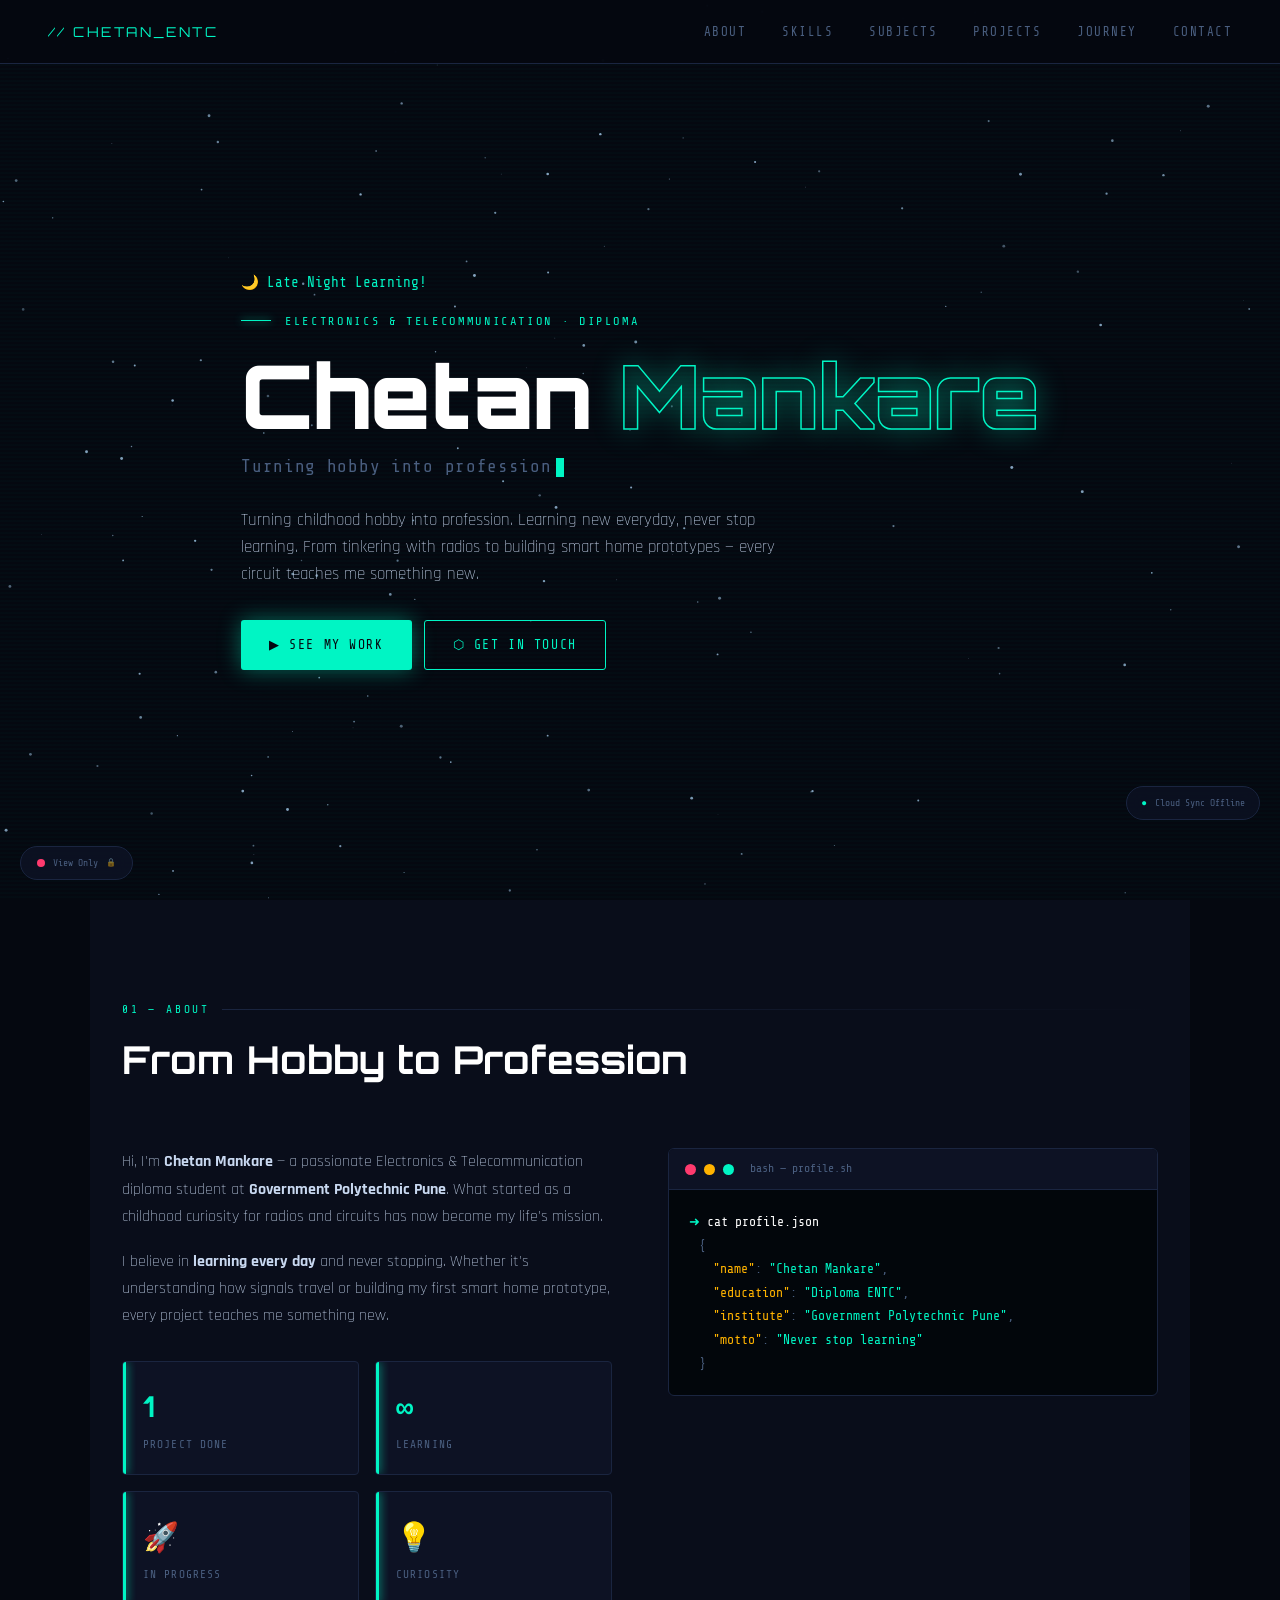
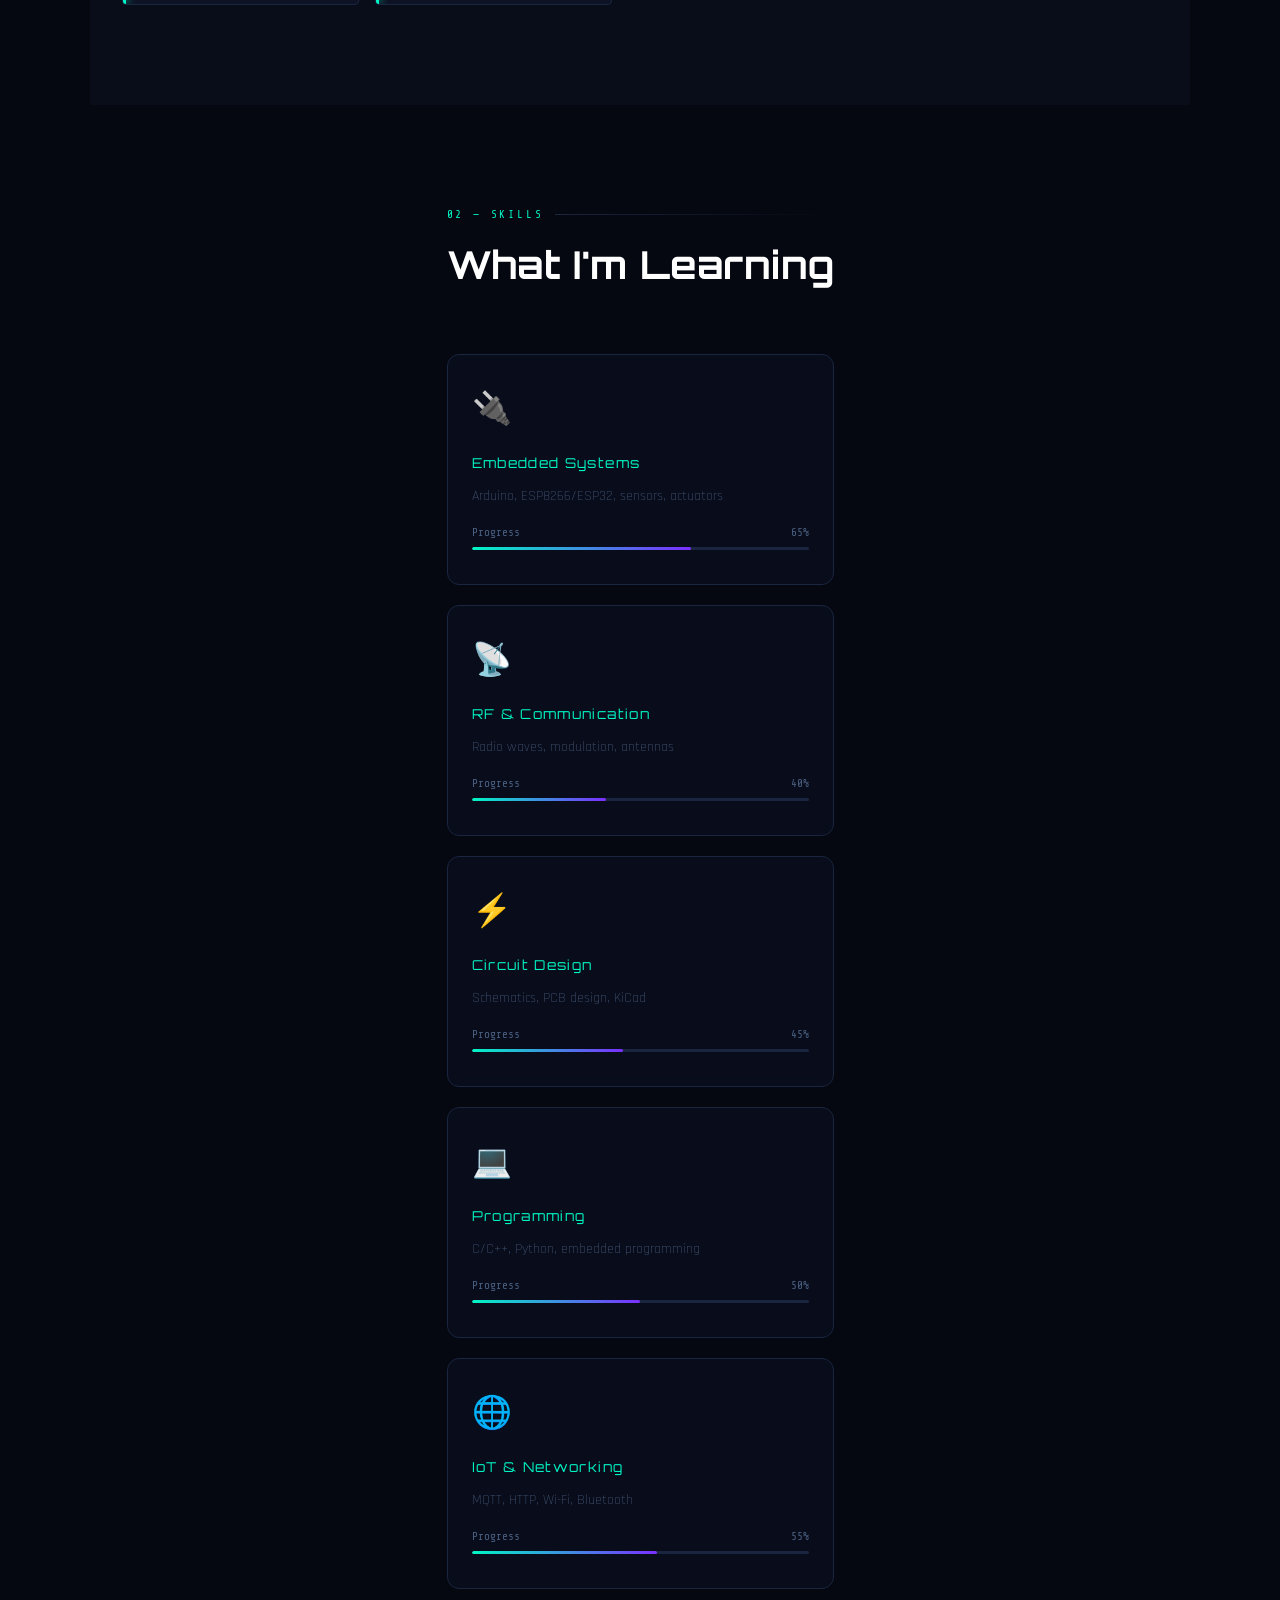
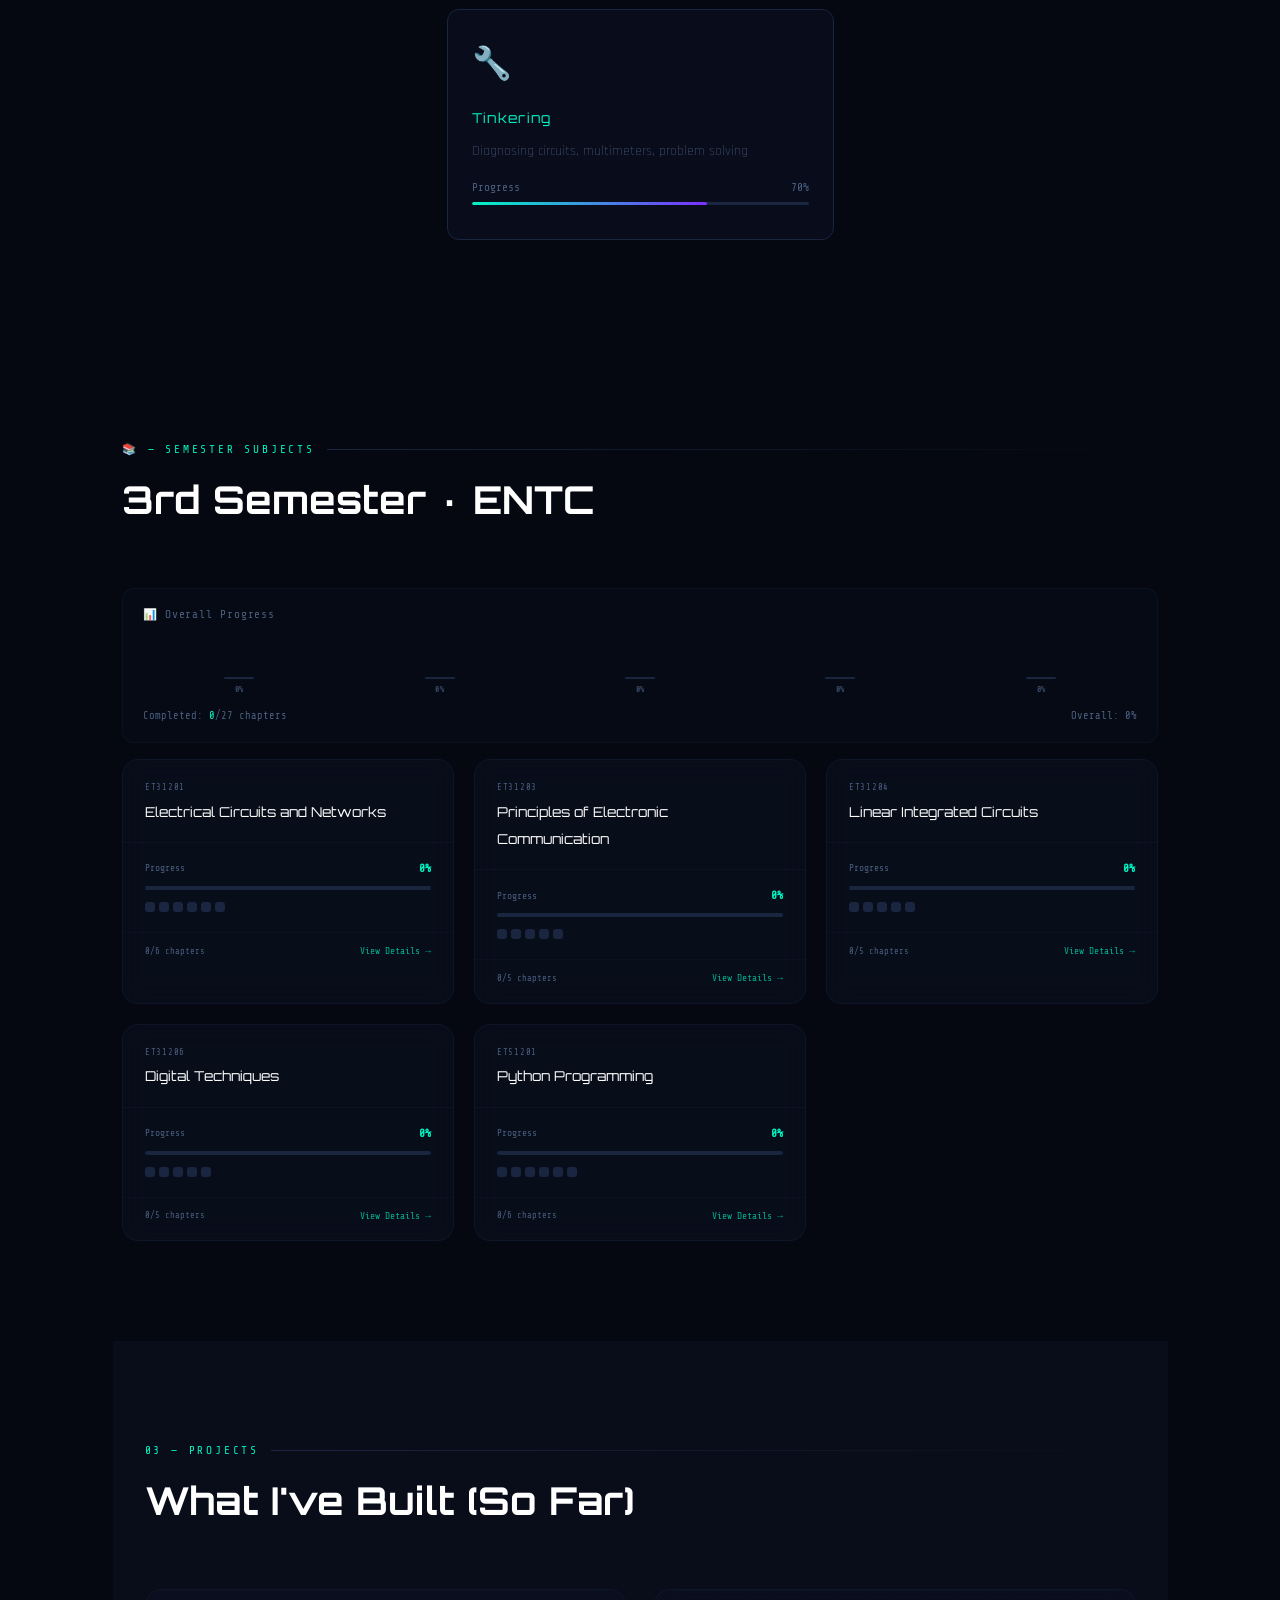
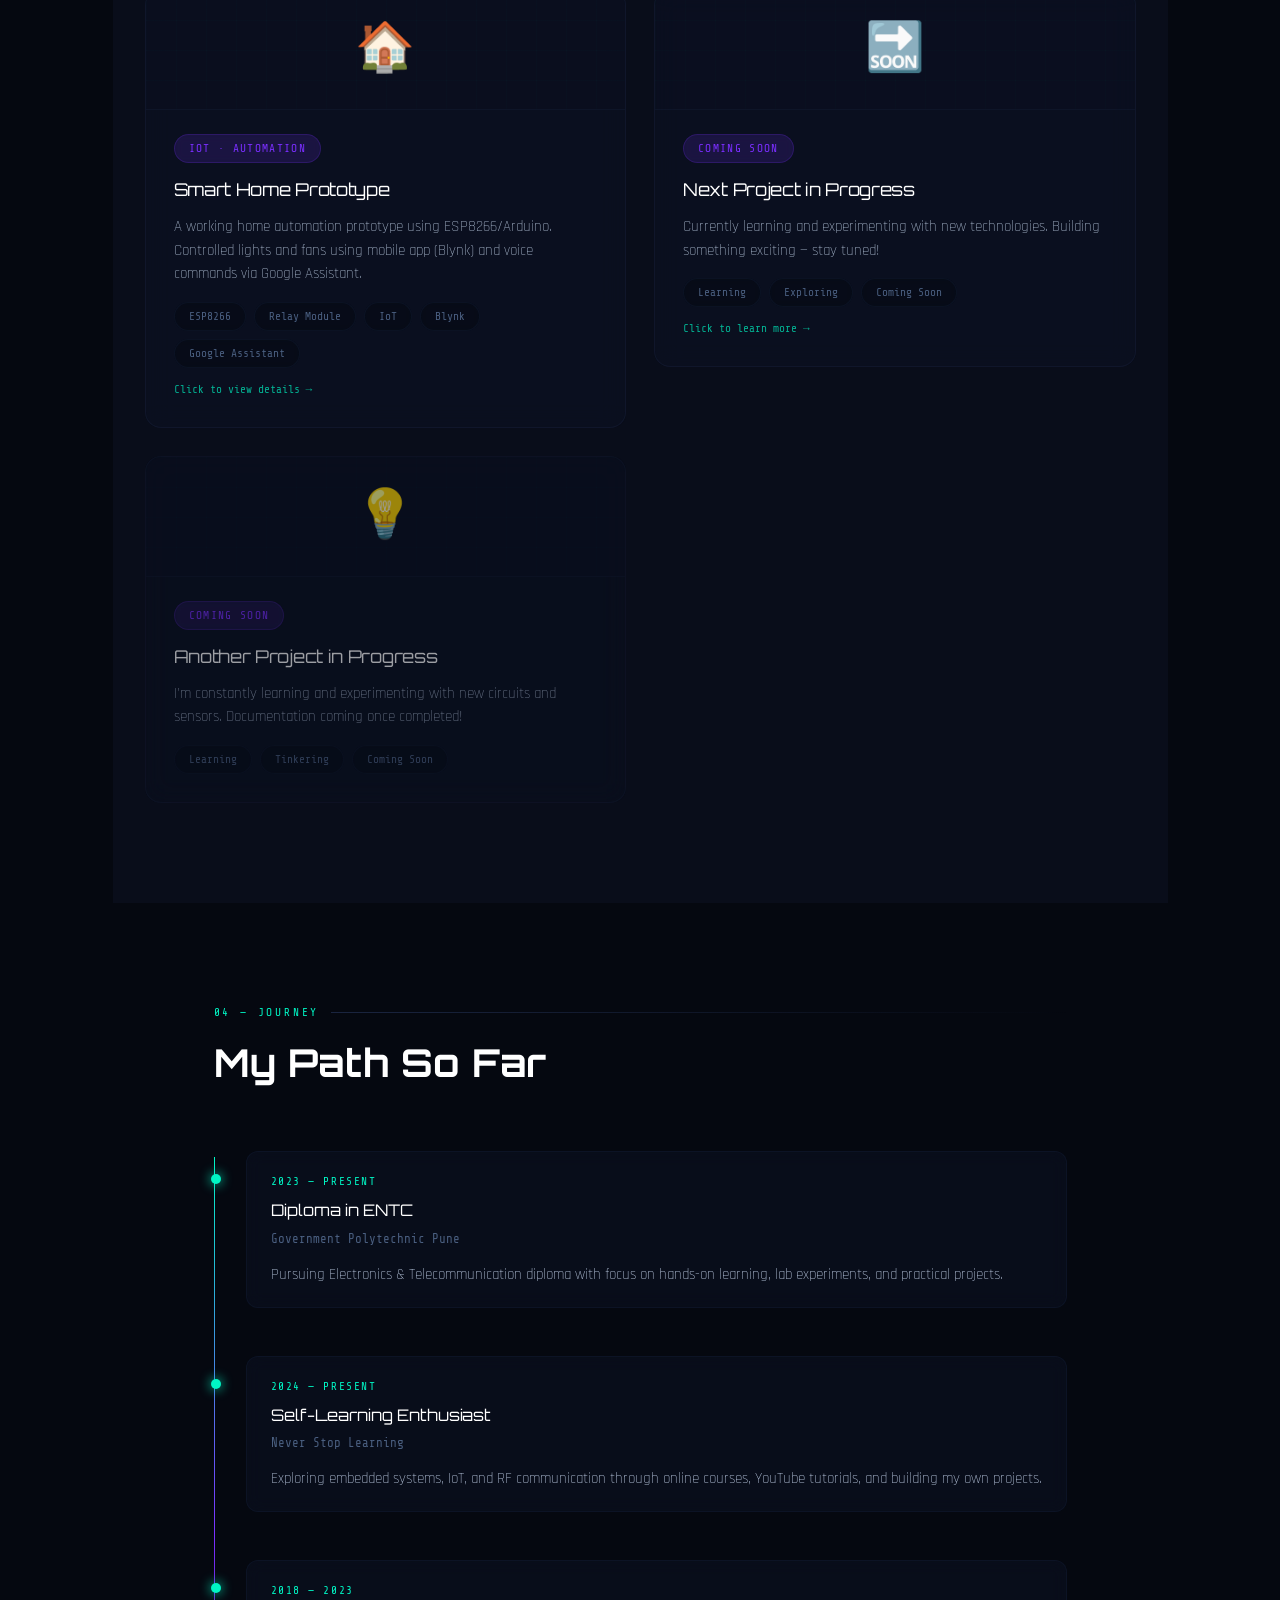
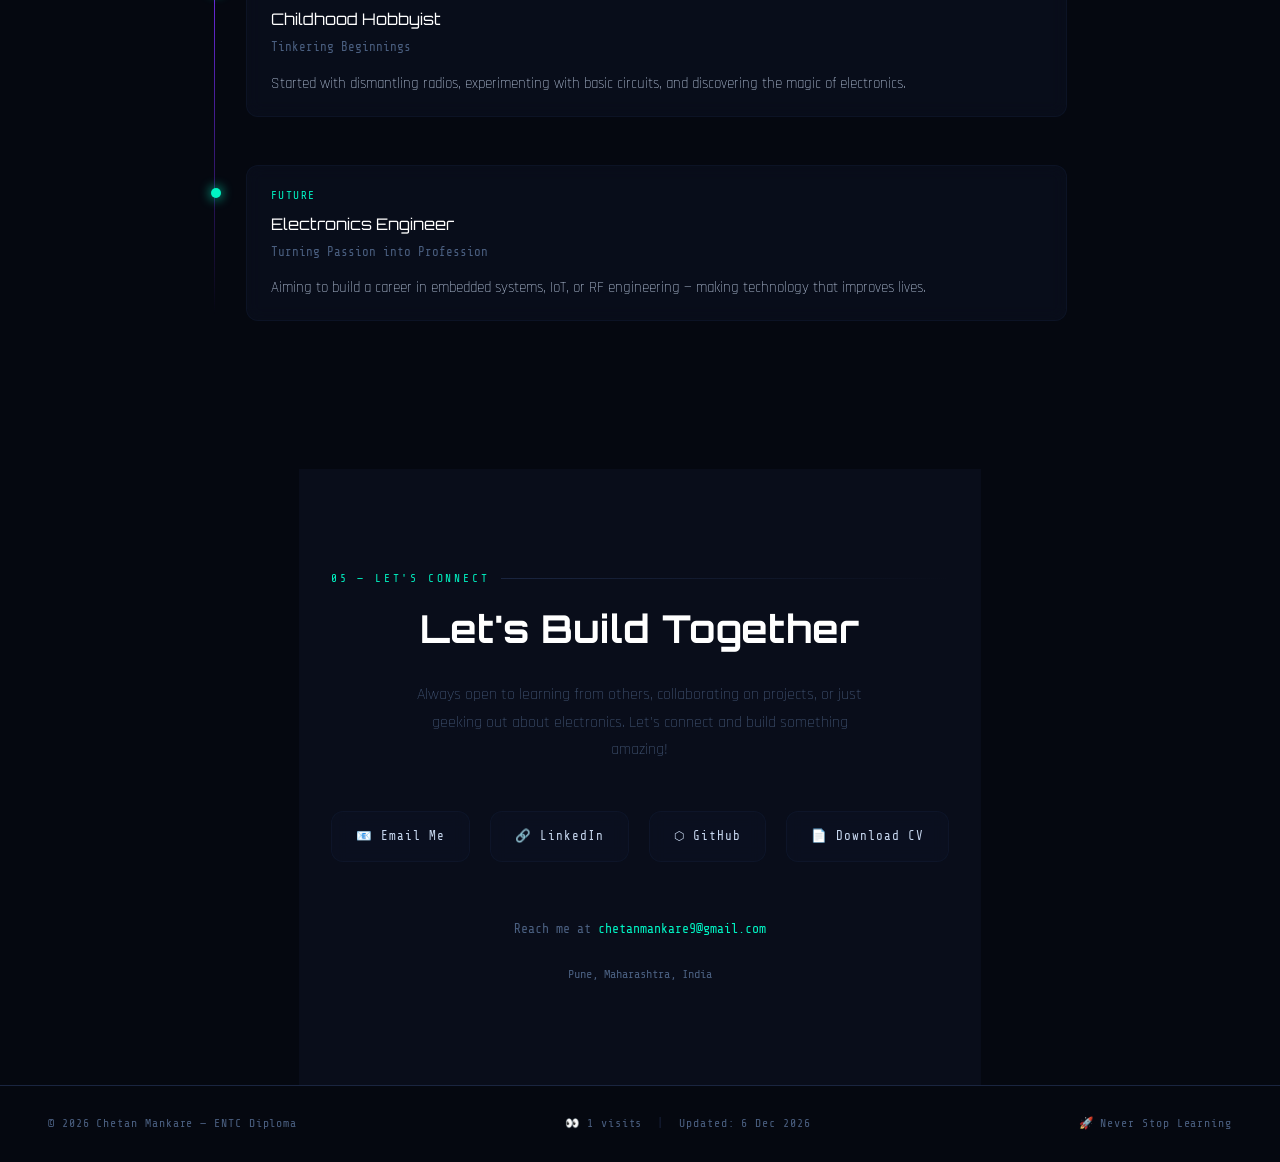
==== commit db68fbc7: "Update index.html" ====
--- a/portfolio/index.html
+++ b/portfolio/index.html
@@ -4,7 +4,10 @@
   <meta charset="UTF-8">
   <meta name="viewport" content="width=device-width, initial-scale=1.0, maximum-scale=1.0, user-scalable=yes">
   <title>Chetan Mankare — ENTC Portfolio</title>
+  
+  <!-- ADD THIS LINE BACK -->
   <link rel="stylesheet" href="style.css">
+  
   <link href="https://fonts.googleapis.com/css2?family=Share+Tech+Mono&family=Rajdhani:wght@300;400;600;700&family=Orbitron:wght@400;700;900&display=swap" rel="stylesheet">
 </head>
 <body>
@@ -252,4 +255,4 @@
   <script src="script.js"></script>
 
 </body>
-</html>+</html>
